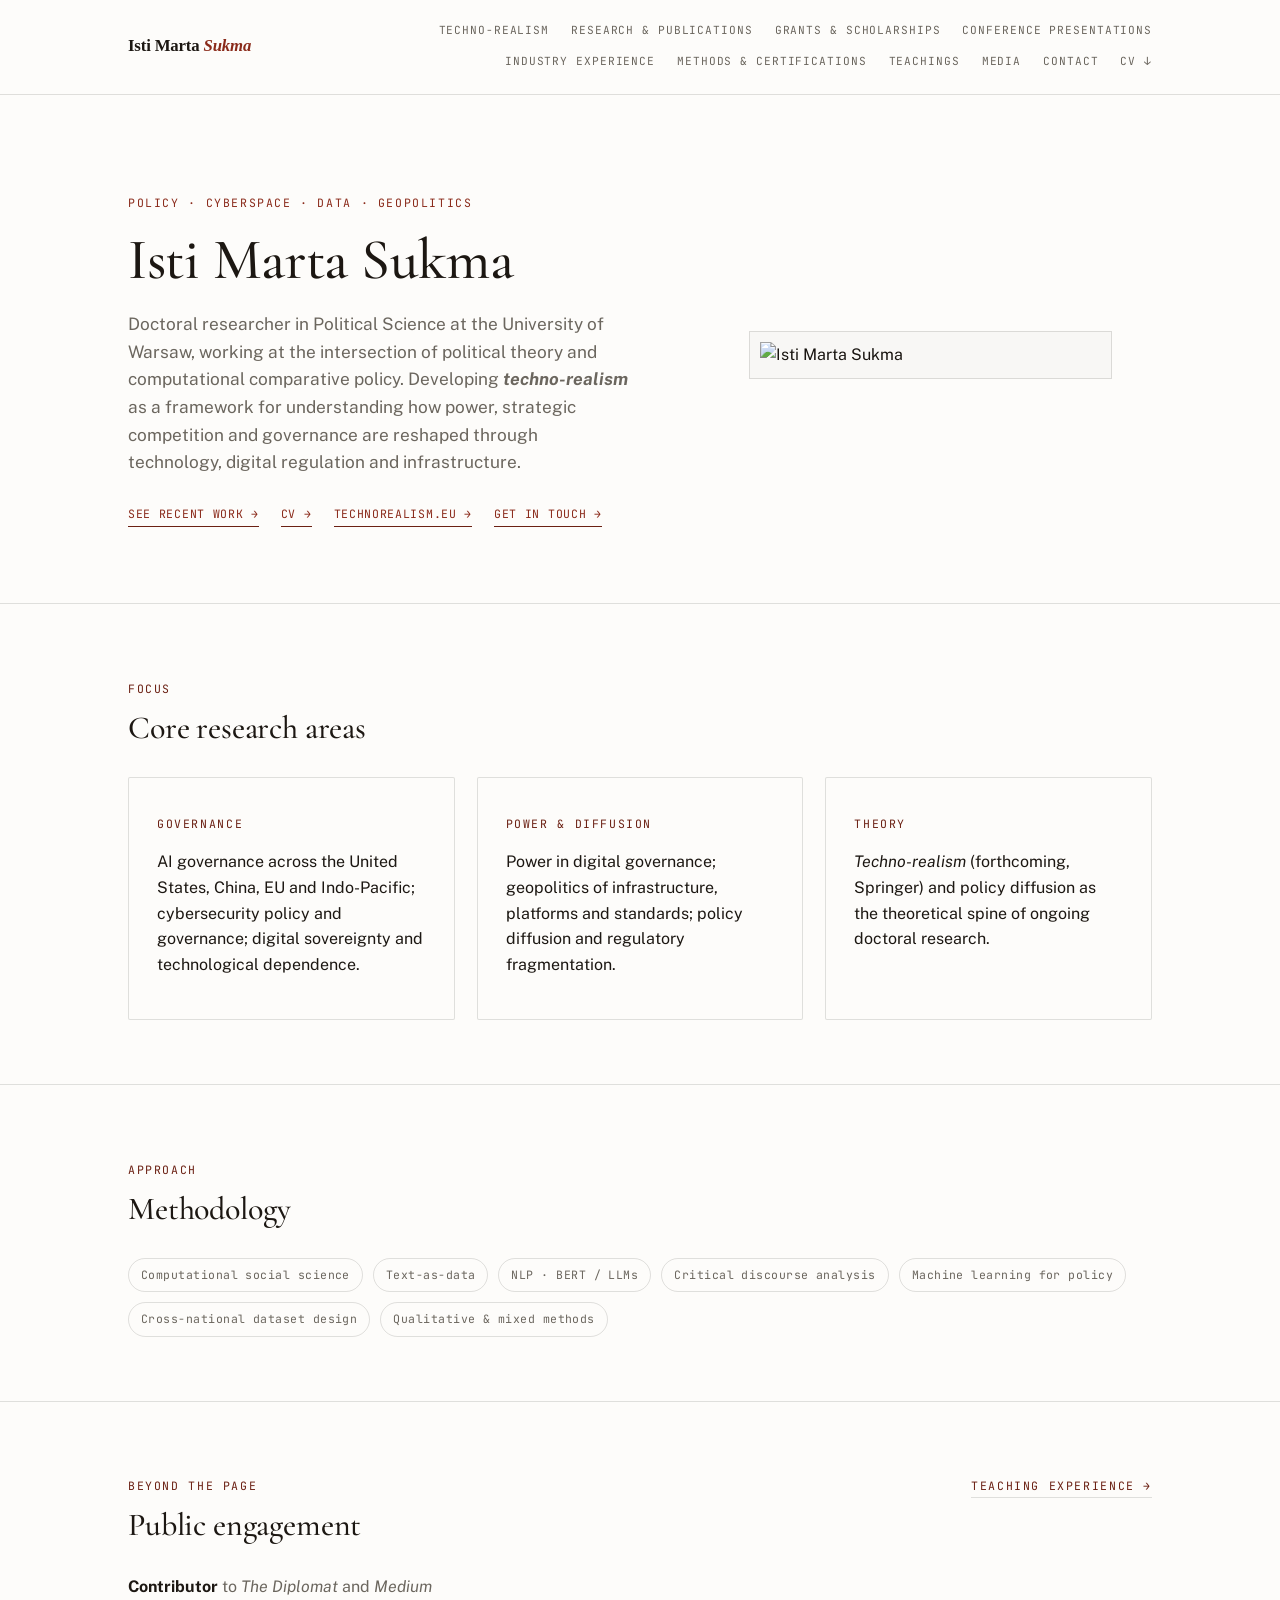
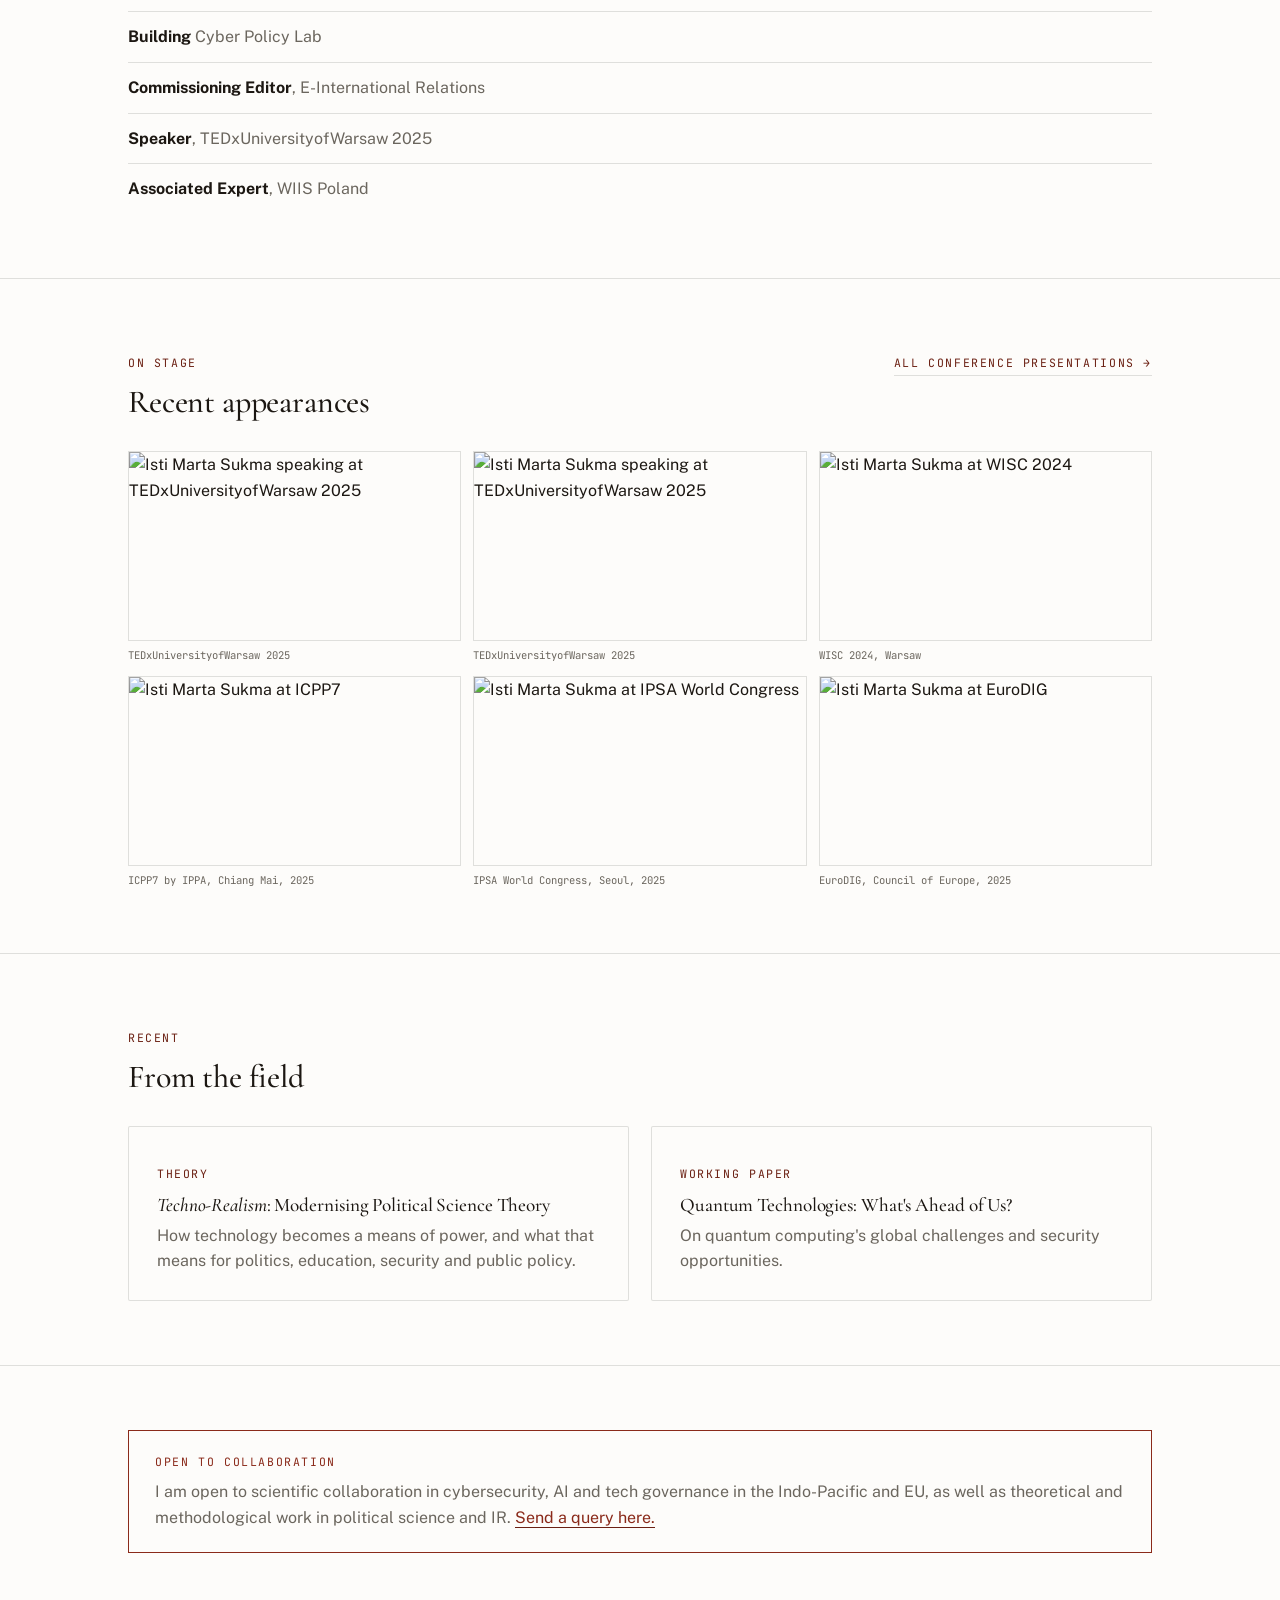
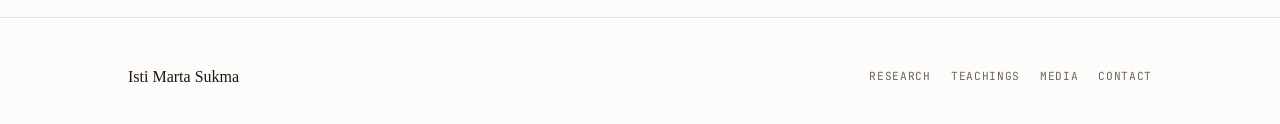
==== index.html @ d5c4dbd8 "Add files via upload" ====
<!DOCTYPE html>
<html lang="en">
<head>
<meta charset="UTF-8">
<meta name="viewport" content="width=device-width, initial-scale=1">
<title>Isti Marta Sukma — Policy, Cyberspace, Data &amp; Geopolitics</title>
<meta name="description" content="Isti Marta Sukma is a doctoral researcher in Political Science at the University of Warsaw, working on cybersecurity governance, policy diffusion, AI governance and techno-realism in the Indo-Pacific.">
<meta name="keywords" content="Isti Marta Sukma, cybersecurity policy, techno-realism, political science, Indo-Pacific, University of Warsaw">
<meta name="robots" content="index, follow">
<meta name="author" content="Isti Marta Sukma">
<link rel="canonical" href="https://istimartasukma.com/">

<meta property="og:type" content="profile">
<meta property="og:title" content="Isti Marta Sukma — Policy, Cyberspace, Data &amp; Geopolitics">
<meta property="og:description" content="Isti Marta Sukma is a doctoral researcher in Political Science at the University of Warsaw, working on cybersecurity governance, policy diffusion, AI governance and techno-realism in the Indo-Pacific.">
<meta property="og:url" content="https://istimartasukma.com/">
<meta property="og:site_name" content="Isti Marta Sukma">
<meta property="og:image" content="https://istimartasukmacom.wordpress.com/wp-content/uploads/2025/06/img_1697-edited.jpg">
<meta property="og:locale" content="en_US">

<meta name="twitter:card" content="summary_large_image">
<meta name="twitter:title" content="Isti Marta Sukma — Policy, Cyberspace, Data &amp; Geopolitics">
<meta name="twitter:description" content="Isti Marta Sukma is a doctoral researcher in Political Science at the University of Warsaw, working on cybersecurity governance, policy diffusion, AI governance and techno-realism in the Indo-Pacific.">
<meta name="twitter:image" content="https://istimartasukmacom.wordpress.com/wp-content/uploads/2025/06/img_1697-edited.jpg">
<link rel="stylesheet" href="assets/style.css">
<script type="application/ld+json">
{
  "@context": "https://schema.org",
  "@type": "Person",
  "name": "Isti Marta Sukma",
  "url": "https://istimartasukma.com/",
  "image": "https://istimartasukmacom.wordpress.com/wp-content/uploads/2025/06/img_1697-edited.jpg",
  "jobTitle": "Doctoral Researcher",
  "worksFor": {
    "@type": "CollegeOrUniversity",
    "name": "University of Warsaw",
    "url": "https://en.uw.edu.pl/"
  },
  "alumniOf": [
    {
      "@type": "CollegeOrUniversity",
      "name": "University of Warsaw"
    },
    {
      "@type": "CollegeOrUniversity",
      "name": "President University, Indonesia"
    }
  ],
  "email": "mailto:i.sukma@uw.edu.pl",
  "sameAs": [
    "https://cyberpolicylab.substack.com/",
    "https://technorealism.eu",
    "https://www.researchgate.net/profile/Isti-Sukma"
  ],
  "description": "Doctoral researcher in Political Science at the University of Warsaw, developing techno-realism as a framework for understanding cybersecurity policy, AI governance and technology's role in power and geopolitics."
}
</script>
</head>
<body>

<header class="site-header">
  <div class="header-inner">
    <a class="brand" href="index.html">Isti Marta <span>Sukma</span></a>
    <button class="nav-toggle" aria-expanded="false" aria-label="Toggle navigation">Menu</button>
    <nav class="main-nav">
      <a href="techno-realism.html">Techno-Realism</a>
      <a href="research.html">Research &amp; Publications</a>
      <a href="grants.html">Grants &amp; Scholarships</a>
      <a href="conferences.html">Conference Presentations</a>
      <a href="industry.html">Industry Experience</a>
      <a href="methods.html">Methods &amp; Certifications</a>
      <a href="teachings.html">Teachings</a>
      <a href="media.html">Media</a>
      <a href="contact.html">Contact</a>
      <a href="assets/cv-isti-marta-sukma.pdf" target="_blank" rel="noopener">CV ↓</a>
    </nav>
  </div>
</header>

<section class="hero">
  <div class="wrap">
    <div>
      <p class="eyebrow on-dark">Policy · Cyberspace · Data · Geopolitics</p>
      <h1>Isti Marta Sukma</h1>
      <p class="lede">Doctoral researcher in Political Science at the University of Warsaw, working at the intersection of political theory and computational comparative policy. Developing <strong><em>techno-realism</em></strong> as a framework for understanding how power, strategic competition and governance are reshaped through technology, digital regulation and infrastructure.</p>
      <div class="hero-links">
        <a href="research.html">See recent work →</a>
        <a href="assets/cv-isti-marta-sukma.pdf" target="_blank" rel="noopener">CV →</a>
        <a href="https://technorealism.eu">technorealism.eu →</a>
        <a href="contact.html">Get in touch →</a>
      </div>
    </div>
    <figure class="hero-figure">
      <img src="https://istimartasukmacom.wordpress.com/wp-content/uploads/2025/06/img_1697-edited.jpg" alt="Isti Marta Sukma">
    </figure>
  </div>
</section>

<section>
  <div class="wrap">
    <div class="section-head">
      <div>
        <p class="eyebrow">Focus</p>
        <h2>Core research areas</h2>
      </div>
    </div>
    <div class="grid cols-3">
      <div class="card">
        <p class="eyebrow">Governance</p>
        <p>AI governance across the United States, China, EU and Indo-Pacific; cybersecurity policy and governance; digital sovereignty and technological dependence.</p>
      </div>
      <div class="card">
        <p class="eyebrow">Power &amp; diffusion</p>
        <p>Power in digital governance; geopolitics of infrastructure, platforms and standards; policy diffusion and regulatory fragmentation.</p>
      </div>
      <div class="card">
        <p class="eyebrow">Theory</p>
        <p><em>Techno-realism</em> (forthcoming, Springer) and policy diffusion as the theoretical spine of ongoing doctoral research.</p>
      </div>
    </div>
  </div>
</section>

<section>
  <div class="wrap">
    <div class="section-head">
      <div>
        <p class="eyebrow">Approach</p>
        <h2>Methodology</h2>
      </div>
    </div>
    <div class="pill-row">
      <span class="pill">Computational social science</span>
      <span class="pill">Text-as-data</span>
      <span class="pill">NLP · BERT / LLMs</span>
      <span class="pill">Critical discourse analysis</span>
      <span class="pill">Machine learning for policy</span>
      <span class="pill">Cross-national dataset design</span>
      <span class="pill">Qualitative &amp; mixed methods</span>
    </div>
  </div>
</section>

<section>
  <div class="wrap">
    <div class="section-head">
      <div>
        <p class="eyebrow">Beyond the page</p>
        <h2>Public engagement</h2>
      </div>
      <a href="teachings.html" class="eyebrow" style="border-bottom:1px solid var(--rule); padding-bottom:2px;">Teaching experience →</a>
    </div>
    <ul class="plain">
      <li><strong>Contributor</strong> to <em>The Diplomat</em> and <em>Medium</em></li>
      <li><strong>Building</strong> Cyber Policy Lab</li>
      <li><strong>Commissioning Editor</strong>, E-International Relations</li>
      <li><strong>Speaker</strong>, TEDxUniversityofWarsaw 2025</li>
      <li><strong>Associated Expert</strong>, WIIS Poland</li>
    </ul>
  </div>
</section>

<section>
  <div class="wrap">
    <div class="section-head">
      <div>
        <p class="eyebrow">On stage</p>
        <h2>Recent appearances</h2>
      </div>
      <a href="conferences.html" class="eyebrow" style="border-bottom:1px solid var(--rule); padding-bottom:2px;">All conference presentations →</a>
    </div>
    <div class="gallery">
      <figure>
        <img src="https://istimartasukma.com/wp-content/uploads/2025/08/tedxuniversityofwarsaw-2025_54876620395_o.jpg?w=1024" alt="Isti Marta Sukma speaking at TEDxUniversityofWarsaw 2025">
        <figcaption>TEDxUniversityofWarsaw 2025</figcaption>
      </figure>
      <figure>
        <img src="https://istimartasukma.com/wp-content/uploads/2025/08/tedxuniversityofwarsaw-2025_54875415932_l.jpg?w=1024" alt="Isti Marta Sukma speaking at TEDxUniversityofWarsaw 2025">
        <figcaption>TEDxUniversityofWarsaw 2025</figcaption>
      </figure>
      <figure>
        <img src="https://istimartasukma.com/wp-content/uploads/2024/10/its-almost-like-i-was-born-for-conferences-i-really-just-love-talking-about-my-research.-wisc-presentation-techno-realism-has-been-heard-by-far-in-three-presentations-now-its-my-caveman--5.jpg?w=1024" alt="Isti Marta Sukma at WISC 2024">
        <figcaption>WISC 2024, Warsaw</figcaption>
      </figure>
      <figure>
        <img src="https://istimartasukma.com/wp-content/uploads/2025/10/1751425751353-1.jpeg?w=768" alt="Isti Marta Sukma at ICPP7">
        <figcaption>ICPP7 by IPPA, Chiang Mai, 2025</figcaption>
      </figure>
      <figure>
        <img src="https://istimartasukma.com/wp-content/uploads/2025/08/1752722491079-1.jpeg?w=768" alt="Isti Marta Sukma at IPSA World Congress">
        <figcaption>IPSA World Congress, Seoul, 2025</figcaption>
      </figure>
      <figure>
        <img src="https://istimartasukma.com/wp-content/uploads/2025/10/1747479787310.jpeg?w=768" alt="Isti Marta Sukma at EuroDIG">
        <figcaption>EuroDIG, Council of Europe, 2025</figcaption>
      </figure>
    </div>
  </div>
</section>

<section>
  <div class="wrap">
    <div class="section-head">
      <div>
        <p class="eyebrow">Recent</p>
        <h2>From the field</h2>
      </div>
    </div>
    <div class="grid cols-2">
      <a class="card" href="techno-realism.html">
        <p class="eyebrow">Theory</p>
        <h3 style="font-size:1.2rem; margin-bottom:6px;"><em>Techno-Realism</em>: Modernising Political Science Theory</h3>
        <p style="color:var(--text-dark-dim); margin:0;">How technology becomes a means of power, and what that means for politics, education, security and public policy.</p>
      </a>
      <a class="card" href="research.html">
        <p class="eyebrow">Working paper</p>
        <h3 style="font-size:1.2rem; margin-bottom:6px;">Quantum Technologies: What's Ahead of Us?</h3>
        <p style="color:var(--text-dark-dim); margin:0;">On quantum computing's global challenges and security opportunities.</p>
      </a>
    </div>
  </div>
</section>

<section>
  <div class="wrap">
    <div class="callout">
      <p class="eyebrow on-dark" style="margin-bottom:8px;">Open to collaboration</p>
      <p>I am open to scientific collaboration in cybersecurity, AI and tech governance in the Indo-Pacific and EU, as well as theoretical and methodological work in political science and IR. <a href="contact.html">Send a query here.</a></p>
    </div>
  </div>
</section>

<footer>
  <div class="wrap">
    <div>
      <div class="foot-brand">Isti Marta Sukma</div>
    </div>
    <nav class="foot-links">
      <a href="research.html">Research</a>
      <a href="teachings.html">Teachings</a>
      <a href="media.html">Media</a>
      <a href="contact.html">Contact</a>
    </nav>
  </div>
</footer>

<script src="assets/script.js"></script>
</body>
</html>
---- assets/style.css ----
/* ==========================================================================
   Isti Marta Sukma — personal site
   Design: single flat paper field, classic serif display, brick-red accent,
   diffusion-network motif re-tuned for a light ground
   ========================================================================== */

@import url('https://fonts.googleapis.com/css2?family=Cormorant+Garamond:wght@400;500;600;700&family=Public+Sans:wght@400;500;600&family=JetBrains+Mono:wght@400;500&display=swap');

:root{
  --ink: #1c1712;
  --paper: #fdfcfa;
  --paper-raised: #fdfcfa;
  --text-dark: #1c1712;
  --text-dark-dim: #6b665e;
  --maroon: #8a2a1a;
  --maroon-dim: #6b2013;
  --brass: #b5551f;
  --rule: rgba(28,23,18,0.13);
  --radius: 2px;
  --max: 1080px;
}

*, *::before, *::after{ box-sizing: border-box; }

html{
  scroll-behavior: smooth;
}

@media (prefers-reduced-motion: reduce){
  html{ scroll-behavior: auto; }
  *, *::before, *::after{
    animation-duration: 0.001ms !important;
    animation-iteration-count: 1 !important;
    transition-duration: 0.001ms !important;
    scroll-behavior: auto !important;
  }
}

body{
  margin: 0;
  background: var(--paper);
  color: var(--text-dark);
  font-family: 'Public Sans', -apple-system, BlinkMacSystemFont, sans-serif;
  font-size: 16px;
  line-height: 1.6;
  -webkit-font-smoothing: antialiased;
}

h1, h2, h3, h4{
  font-family: 'Cormorant Garamond', Georgia, serif;
  font-weight: 500;
  line-height: 1.15;
  margin: 0;
  letter-spacing: -0.005em;
  color: var(--text-dark);
}

h1 em, h2 em, h3 em{ font-style: italic; }

a{ color: inherit; text-decoration: none; }

.eyebrow{
  font-family: 'JetBrains Mono', ui-monospace, monospace;
  font-size: 0.72rem;
  letter-spacing: 0.14em;
  text-transform: uppercase;
  color: var(--maroon-dim);
}

.eyebrow.on-dark{ color: var(--maroon); }

img{ max-width: 100%; display: block; }

.wrap{
  max-width: var(--max);
  margin: 0 auto;
  padding: 0 28px;
}

/* ---------------------------------------------------------------- header */

.site-header{
  position: sticky;
  top: 0;
  z-index: 40;
  background: rgba(253,252,250,0.92);
  backdrop-filter: blur(10px);
  border-bottom: 1px solid var(--rule);
}

.header-inner{
  max-width: var(--max);
  margin: 0 auto;
  padding: 18px 28px;
  display: flex;
  align-items: center;
  justify-content: space-between;
  gap: 24px;
}

.brand{
  font-family: 'Lora', serif;
  font-size: 1.05rem;
  color: var(--text-dark);
  font-weight: 600;
  letter-spacing: -0.01em;
  white-space: nowrap;
}

.brand span{ font-style: italic; color: var(--maroon); }

nav.main-nav{
  display: flex;
  flex-wrap: wrap;
  gap: 4px 22px;
  justify-content: flex-end;
}

nav.main-nav a{
  font-family: 'JetBrains Mono', monospace;
  font-size: 0.7rem;
  letter-spacing: 0.08em;
  text-transform: uppercase;
  color: var(--text-dark-dim);
  padding: 4px 0;
  border-bottom: 1px solid transparent;
  transition: color 0.15s ease, border-color 0.15s ease;
}

nav.main-nav a:hover,
nav.main-nav a.active{
  color: var(--text-dark);
  border-bottom-color: var(--maroon);
}

.nav-toggle{
  display: none;
  background: none;
  border: 1px solid var(--rule);
  color: var(--text-dark);
  font-family: 'JetBrains Mono', monospace;
  font-size: 0.7rem;
  letter-spacing: 0.08em;
  text-transform: uppercase;
  padding: 8px 12px;
  border-radius: var(--radius);
}

@media (max-width: 860px){
  nav.main-nav{
    display: none;
    width: 100%;
    order: 3;
    padding-top: 14px;
    justify-content: flex-start;
    gap: 14px 20px;
  }
  nav.main-nav.open{ display: flex; }
  .header-inner{ flex-wrap: wrap; }
  .nav-toggle{ display: block; }
}

/* ------------------------------------------------------------------ hero */

.hero{
  position: relative;
  background: var(--paper);
  color: var(--text-dark);
  overflow: hidden;
  padding: 88px 0 76px;
  border-bottom: 1px solid var(--rule);
}

.hero .wrap{
  position: relative;
  z-index: 2;
  display: grid;
  grid-template-columns: 1.1fr 0.9fr;
  gap: 40px;
  align-items: center;
}

.hero-net{
  position: absolute;
  inset: 0;
  opacity: 0.9;
  z-index: 1;
}

.hero h1{
  font-size: clamp(2.4rem, 5vw, 3.6rem);
  color: var(--text-dark);
  margin: 14px 0 18px;
}

.hero p.lede{
  max-width: 46ch;
  font-size: 1.08rem;
  color: var(--text-dark-dim);
}

.hero-links{
  margin-top: 28px;
  display: flex;
  gap: 22px;
  flex-wrap: wrap;
}

.hero-links a{
  font-family: 'JetBrains Mono', monospace;
  font-size: 0.72rem;
  letter-spacing: 0.06em;
  text-transform: uppercase;
  color: var(--maroon);
  border-bottom: 1px solid var(--maroon-dim);
  padding-bottom: 3px;
}

.hero-links a:hover{ color: var(--text-dark); border-color: var(--text-dark); }

.hero-figure{
  position: relative;
  z-index: 2;
  border: 1px solid var(--rule);
  padding: 10px;
  background: rgba(28,23,18,0.02);
}

.hero-figure img{ width: 100%; height: auto; filter: grayscale(0.15) contrast(1.03); }
.hero-figure figcaption{
  font-family: 'JetBrains Mono', monospace;
  font-size: 0.68rem;
  letter-spacing: 0.06em;
  color: var(--text-dark-dim);
  padding: 10px 4px 2px;
}

@media (max-width: 860px){
  .hero .wrap{ grid-template-columns: 1fr; }
  .hero-figure{ order: -1; max-width: 340px; }
}

/* -------------------------------------------------------------- sections */

.page-hero{
  background: var(--paper);
  color: var(--text-dark);
  padding: 64px 0 52px;
  position: relative;
  overflow: hidden;
  border-bottom: 1px solid var(--rule);
}

.page-hero .wrap{ position: relative; z-index: 2; }

.page-hero h1{ color: var(--text-dark); font-size: clamp(2rem, 4vw, 2.7rem); margin-top: 10px; }
.page-hero p.dek{ color: var(--text-dark-dim); max-width: 58ch; margin-top: 14px; font-size: 1.02rem; }

section{
  padding: 64px 0;
  border-bottom: 1px solid var(--rule);
}

section:last-of-type{ border-bottom: none; }

.section-head{
  display: flex;
  justify-content: space-between;
  align-items: baseline;
  gap: 20px;
  margin-bottom: 30px;
  flex-wrap: wrap;
}

.section-head h2{ font-size: clamp(1.5rem, 3vw, 2rem); }

.card{
  background: var(--paper-raised);
  border: 1px solid var(--rule);
  padding: 26px 28px;
  border-radius: var(--radius);
}

.grid{
  display: grid;
  gap: 22px;
}

.grid.cols-2{ grid-template-columns: repeat(2, 1fr); }
.grid.cols-3{ grid-template-columns: repeat(3, 1fr); }

@media (max-width: 760px){
  .grid.cols-2, .grid.cols-3{ grid-template-columns: 1fr; }
}

/* --------------------------------------------------------------- timeline */

.entry{
  display: grid;
  grid-template-columns: 90px 1fr;
  gap: 24px;
  padding: 26px 0;
  border-top: 1px solid var(--rule);
}

.entry:first-child{ border-top: none; padding-top: 0; }

.entry .year{
  font-family: 'JetBrains Mono', monospace;
  font-size: 0.85rem;
  color: var(--maroon-dim);
  padding-top: 2px;
}

.entry h3{ font-size: 1.18rem; margin-bottom: 6px; }
.entry .tag{
  font-family: 'JetBrains Mono', monospace;
  font-size: 0.68rem;
  letter-spacing: 0.06em;
  text-transform: uppercase;
  color: var(--maroon-dim);
  display: inline-block;
  margin-bottom: 8px;
}
.entry p{ margin: 0 0 8px; color: var(--text-dark-dim); }
.entry a.src{
  font-family: 'JetBrains Mono', monospace;
  font-size: 0.72rem;
  border-bottom: 1px solid var(--maroon-dim);
  color: var(--maroon-dim);
}
.entry a.src:hover{ color: var(--text-dark); border-color: var(--text-dark); }

.entry-photos{
  display: flex;
  gap: 10px;
  margin-top: 14px;
  flex-wrap: wrap;
}
.entry-photos img{
  width: 150px;
  height: 105px;
  object-fit: cover;
  border: 1px solid var(--rule);
}

@media (max-width: 620px){
  .entry{ grid-template-columns: 1fr; gap: 8px; }
}

/* ------------------------------------------------------------------ list */

ul.plain{ list-style: none; margin: 0; padding: 0; }
ul.plain li{
  padding: 12px 0;
  border-top: 1px solid var(--rule);
  color: var(--text-dark-dim);
}
ul.plain li:first-child{ border-top: none; padding-top: 0; }
ul.plain li strong{ color: var(--text-dark); }

.pill-row{ display: flex; gap: 10px; flex-wrap: wrap; }
.pill{
  font-family: 'JetBrains Mono', monospace;
  font-size: 0.72rem;
  letter-spacing: 0.04em;
  padding: 7px 12px;
  border: 1px solid var(--rule);
  border-radius: 999px;
  color: var(--text-dark-dim);
}

/* --------------------------------------------------------------- gallery */

.gallery{
  display: grid;
  grid-template-columns: repeat(3, 1fr);
  gap: 12px;
}
.gallery figure{ margin: 0; }
.gallery img{
  width: 100%;
  height: 190px;
  object-fit: cover;
  border: 1px solid var(--rule);
}
.gallery figcaption{
  font-family: 'JetBrains Mono', monospace;
  font-size: 0.66rem;
  color: var(--text-dark-dim);
  padding-top: 6px;
}
@media (max-width: 760px){
  .gallery{ grid-template-columns: repeat(2, 1fr); }
}
@media (max-width: 480px){
  .gallery{ grid-template-columns: 1fr; }
}

/* ------------------------------------------------------------------ cta */

.callout{
  background: var(--paper);
  color: var(--text-dark);
  padding: 22px 26px;
  border: 1px solid var(--maroon);
}
.callout p{ margin: 0; color: var(--text-dark-dim); }
.callout a{ color: var(--maroon); border-bottom: 1px solid var(--maroon-dim); }

/* --------------------------------------------------------------- footer */

footer{
  background: var(--paper);
  color: var(--text-dark-dim);
  padding: 46px 0 34px;
  border-top: 1px solid var(--rule);
}
footer .wrap{
  display: flex;
  justify-content: space-between;
  align-items: center;
  flex-wrap: wrap;
  gap: 16px;
}
footer .foot-brand{
  font-family: 'Lora', serif;
  color: var(--text-dark);
  font-size: 1rem;
}
footer .foot-links{
  display: flex;
  gap: 20px;
  flex-wrap: wrap;
}
footer .foot-links a{
  font-family: 'JetBrains Mono', monospace;
  font-size: 0.7rem;
  letter-spacing: 0.06em;
  text-transform: uppercase;
  color: var(--text-dark-dim);
}
footer .foot-links a:hover{ color: var(--maroon); }
footer .foot-meta{
  font-family: 'JetBrains Mono', monospace;
  font-size: 0.66rem;
  color: var(--text-dark-dim);
  opacity: 0.75;
  margin-top: 22px;
}

/* --------------------------------------------------------------- contact */

.locations{
  display: grid;
  grid-template-columns: repeat(2, 1fr);
  gap: 18px;
}
.location-card{
  border: 1px solid var(--rule);
  padding: 20px 22px;
  background: var(--paper-raised);
}
.location-card .eyebrow{ margin-bottom: 8px; }
.location-card a{ border-bottom: 1px solid var(--maroon-dim); color: var(--maroon-dim); font-size: 0.85rem; }
@media (max-width: 620px){ .locations{ grid-template-columns: 1fr; } }

.contact-form{
  display: grid;
  gap: 16px;
  max-width: 560px;
}
.contact-form .row-2{ display: grid; grid-template-columns: 1fr 1fr; gap: 16px; }
.contact-form label{
  font-family: 'JetBrains Mono', monospace;
  font-size: 0.68rem;
  letter-spacing: 0.06em;
  text-transform: uppercase;
  color: var(--text-dark-dim);
  display: block;
  margin-bottom: 6px;
}
.contact-form input,
.contact-form textarea{
  width: 100%;
  border: 1px solid var(--rule);
  background: var(--paper-raised);
  padding: 11px 12px;
  font-family: 'Public Sans', sans-serif;
  font-size: 0.95rem;
  color: var(--text-dark);
  border-radius: var(--radius);
}
.contact-form input:focus,
.contact-form textarea:focus{
  outline: 2px solid var(--maroon);
  outline-offset: 1px;
}
.contact-form button{
  justify-self: start;
  background: transparent;
  color: var(--maroon);
  border: 1px solid var(--maroon);
  padding: 12px 26px;
  font-family: 'JetBrains Mono', monospace;
  font-size: 0.75rem;
  letter-spacing: 0.08em;
  text-transform: uppercase;
  cursor: pointer;
  border-radius: var(--radius);
  transition: background 0.15s ease, color 0.15s ease;
}
.contact-form button:hover{ background: var(--maroon); color: var(--paper); }
@media (max-width: 560px){ .contact-form .row-2{ grid-template-columns: 1fr; } }

/* focus visibility */
a:focus-visible, button:focus-visible{
  outline: 2px solid var(--maroon);
  outline-offset: 2px;
}

/* ---------------------------------------------------------------- lightbox */

.gallery img.openable,
.entry-photos img.openable,
.hero-figure img.openable{
  cursor: zoom-in;
  transition: opacity 0.15s ease;
}
.gallery img.openable:hover,
.entry-photos img.openable:hover,
.hero-figure img.openable:hover{
  opacity: 0.85;
}

.lightbox-overlay{
  position: fixed;
  inset: 0;
  background: rgba(28,23,18,0.94);
  z-index: 100;
  display: flex;
  align-items: center;
  justify-content: center;
  padding: 56px 32px;
  opacity: 0;
  pointer-events: none;
  transition: opacity 0.2s ease;
  cursor: zoom-out;
}
.lightbox-overlay.open{
  opacity: 1;
  pointer-events: auto;
}
.lightbox-overlay img{
  max-width: 100%;
  max-height: 100%;
  width: auto;
  height: auto;
  border: 1px solid rgba(253,252,250,0.15);
  cursor: default;
}
.lightbox-close{
  position: absolute;
  top: 22px;
  right: 28px;
  background: transparent;
  border: 1px solid rgba(253,252,250,0.4);
  color: var(--paper);
  font-family: 'JetBrains Mono', monospace;
  font-size: 0.7rem;
  letter-spacing: 0.08em;
  text-transform: uppercase;
  padding: 9px 16px;
  border-radius: var(--radius);
  cursor: pointer;
}
.lightbox-close:hover{ border-color: var(--paper); }
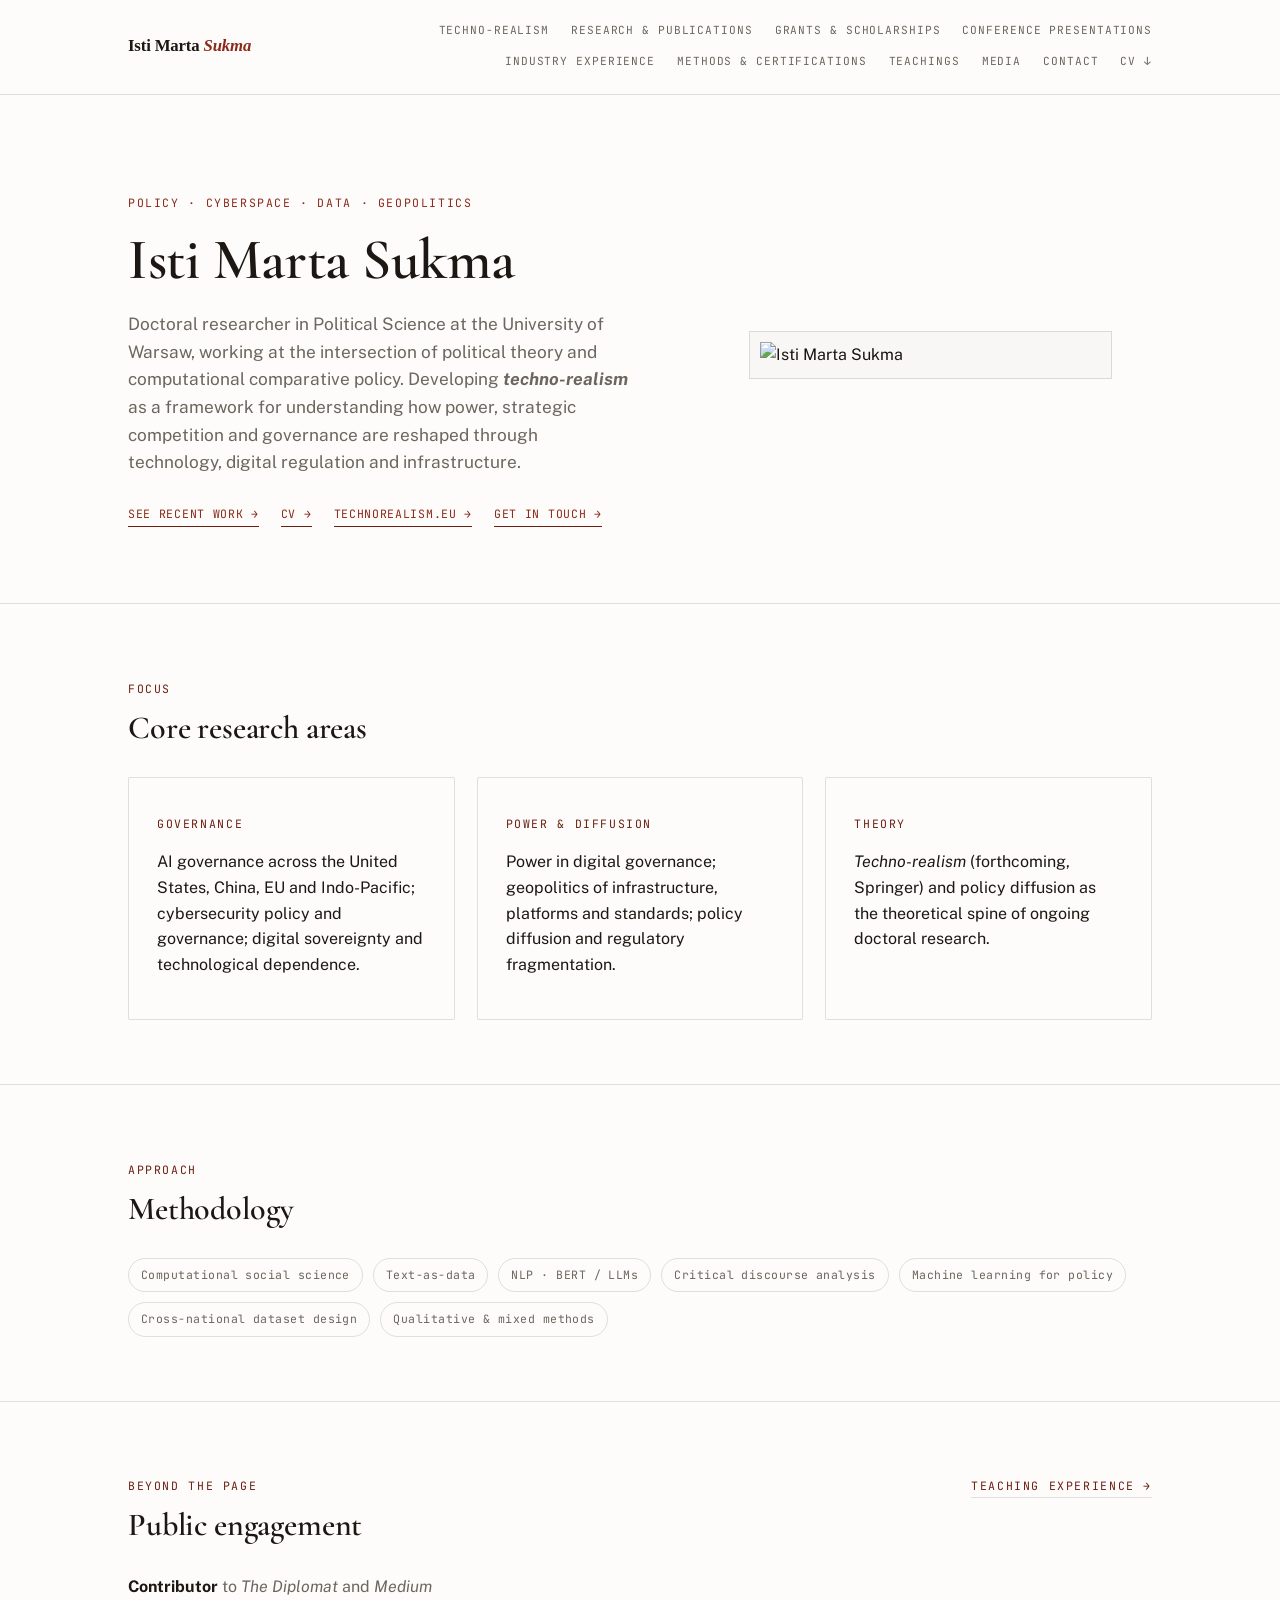
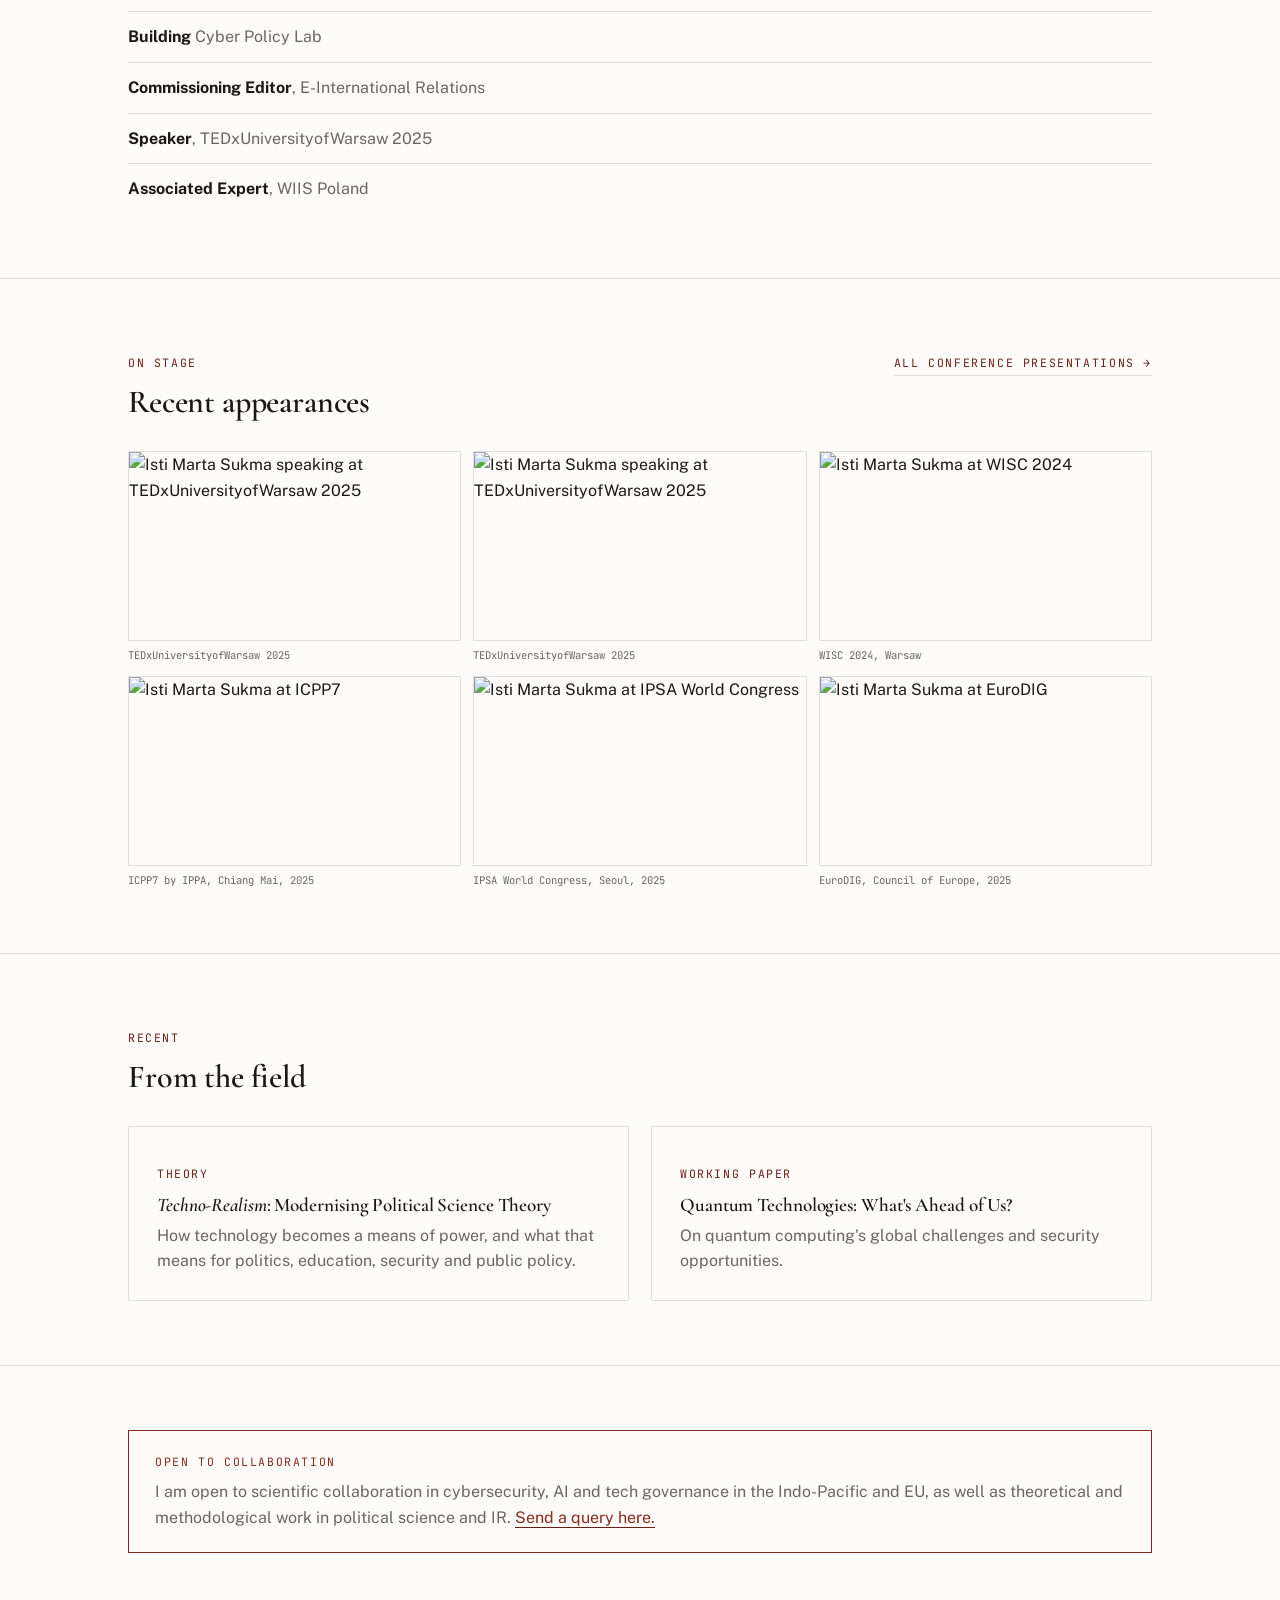
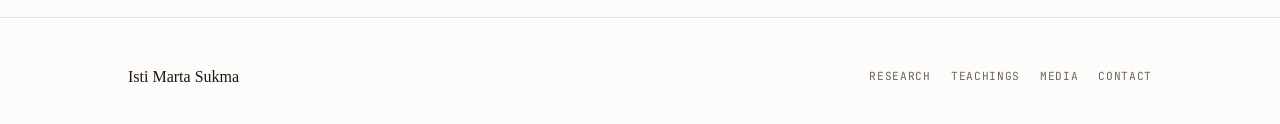
==== commit 15b60807: "Add files via upload" ====
--- a/index.html
+++ b/index.html
@@ -171,27 +171,27 @@
     </div>
     <div class="gallery">
       <figure>
-        <img src="https://istimartasukma.com/wp-content/uploads/2025/08/tedxuniversityofwarsaw-2025_54876620395_o.jpg?w=1024" alt="Isti Marta Sukma speaking at TEDxUniversityofWarsaw 2025">
+        <img src="https://istimartasukmacom.wordpress.com/wp-content/uploads/2025/08/tedxuniversityofwarsaw-2025_54876620395_o.jpg?w=1024" alt="Isti Marta Sukma speaking at TEDxUniversityofWarsaw 2025">
         <figcaption>TEDxUniversityofWarsaw 2025</figcaption>
       </figure>
       <figure>
-        <img src="https://istimartasukma.com/wp-content/uploads/2025/08/tedxuniversityofwarsaw-2025_54875415932_l.jpg?w=1024" alt="Isti Marta Sukma speaking at TEDxUniversityofWarsaw 2025">
+        <img src="https://istimartasukmacom.wordpress.com/wp-content/uploads/2025/08/tedxuniversityofwarsaw-2025_54875415932_l.jpg?w=1024" alt="Isti Marta Sukma speaking at TEDxUniversityofWarsaw 2025">
         <figcaption>TEDxUniversityofWarsaw 2025</figcaption>
       </figure>
       <figure>
-        <img src="https://istimartasukma.com/wp-content/uploads/2024/10/its-almost-like-i-was-born-for-conferences-i-really-just-love-talking-about-my-research.-wisc-presentation-techno-realism-has-been-heard-by-far-in-three-presentations-now-its-my-caveman--5.jpg?w=1024" alt="Isti Marta Sukma at WISC 2024">
+        <img src="https://istimartasukmacom.wordpress.com/wp-content/uploads/2024/10/its-almost-like-i-was-born-for-conferences-i-really-just-love-talking-about-my-research.-wisc-presentation-techno-realism-has-been-heard-by-far-in-three-presentations-now-its-my-caveman--5.jpg?w=1024" alt="Isti Marta Sukma at WISC 2024">
         <figcaption>WISC 2024, Warsaw</figcaption>
       </figure>
       <figure>
-        <img src="https://istimartasukma.com/wp-content/uploads/2025/10/1751425751353-1.jpeg?w=768" alt="Isti Marta Sukma at ICPP7">
+        <img src="https://istimartasukmacom.wordpress.com/wp-content/uploads/2025/10/1751425751353-1.jpeg?w=768" alt="Isti Marta Sukma at ICPP7">
         <figcaption>ICPP7 by IPPA, Chiang Mai, 2025</figcaption>
       </figure>
       <figure>
-        <img src="https://istimartasukma.com/wp-content/uploads/2025/08/1752722491079-1.jpeg?w=768" alt="Isti Marta Sukma at IPSA World Congress">
+        <img src="https://istimartasukmacom.wordpress.com/wp-content/uploads/2025/08/1752722491079-1.jpeg?w=768" alt="Isti Marta Sukma at IPSA World Congress">
         <figcaption>IPSA World Congress, Seoul, 2025</figcaption>
       </figure>
       <figure>
-        <img src="https://istimartasukma.com/wp-content/uploads/2025/10/1747479787310.jpeg?w=768" alt="Isti Marta Sukma at EuroDIG">
+        <img src="https://istimartasukmacom.wordpress.com/wp-content/uploads/2025/10/1747479787310.jpeg?w=768" alt="Isti Marta Sukma at EuroDIG">
         <figcaption>EuroDIG, Council of Europe, 2025</figcaption>
       </figure>
     </div>
--- a/assets/style.css
+++ b/assets/style.css
@@ -48,12 +48,15 @@
 
 h1, h2, h3, h4{
   font-family: 'Cormorant Garamond', Georgia, serif;
-  font-weight: 500;
+  font-weight: 600;
   line-height: 1.15;
   margin: 0;
   letter-spacing: -0.005em;
   color: var(--text-dark);
 }
+
+h3{ font-size: 1.35rem; }
+h4{ font-size: 1.15rem; }
 
 h1 em, h2 em, h3 em{ font-style: italic; }
 
@@ -312,7 +315,7 @@
   padding-top: 2px;
 }
 
-.entry h3{ font-size: 1.18rem; margin-bottom: 6px; }
+.entry h3{ font-size: 1.4rem; margin-bottom: 6px; }
 .entry .tag{
   font-family: 'JetBrains Mono', monospace;
   font-size: 0.68rem;
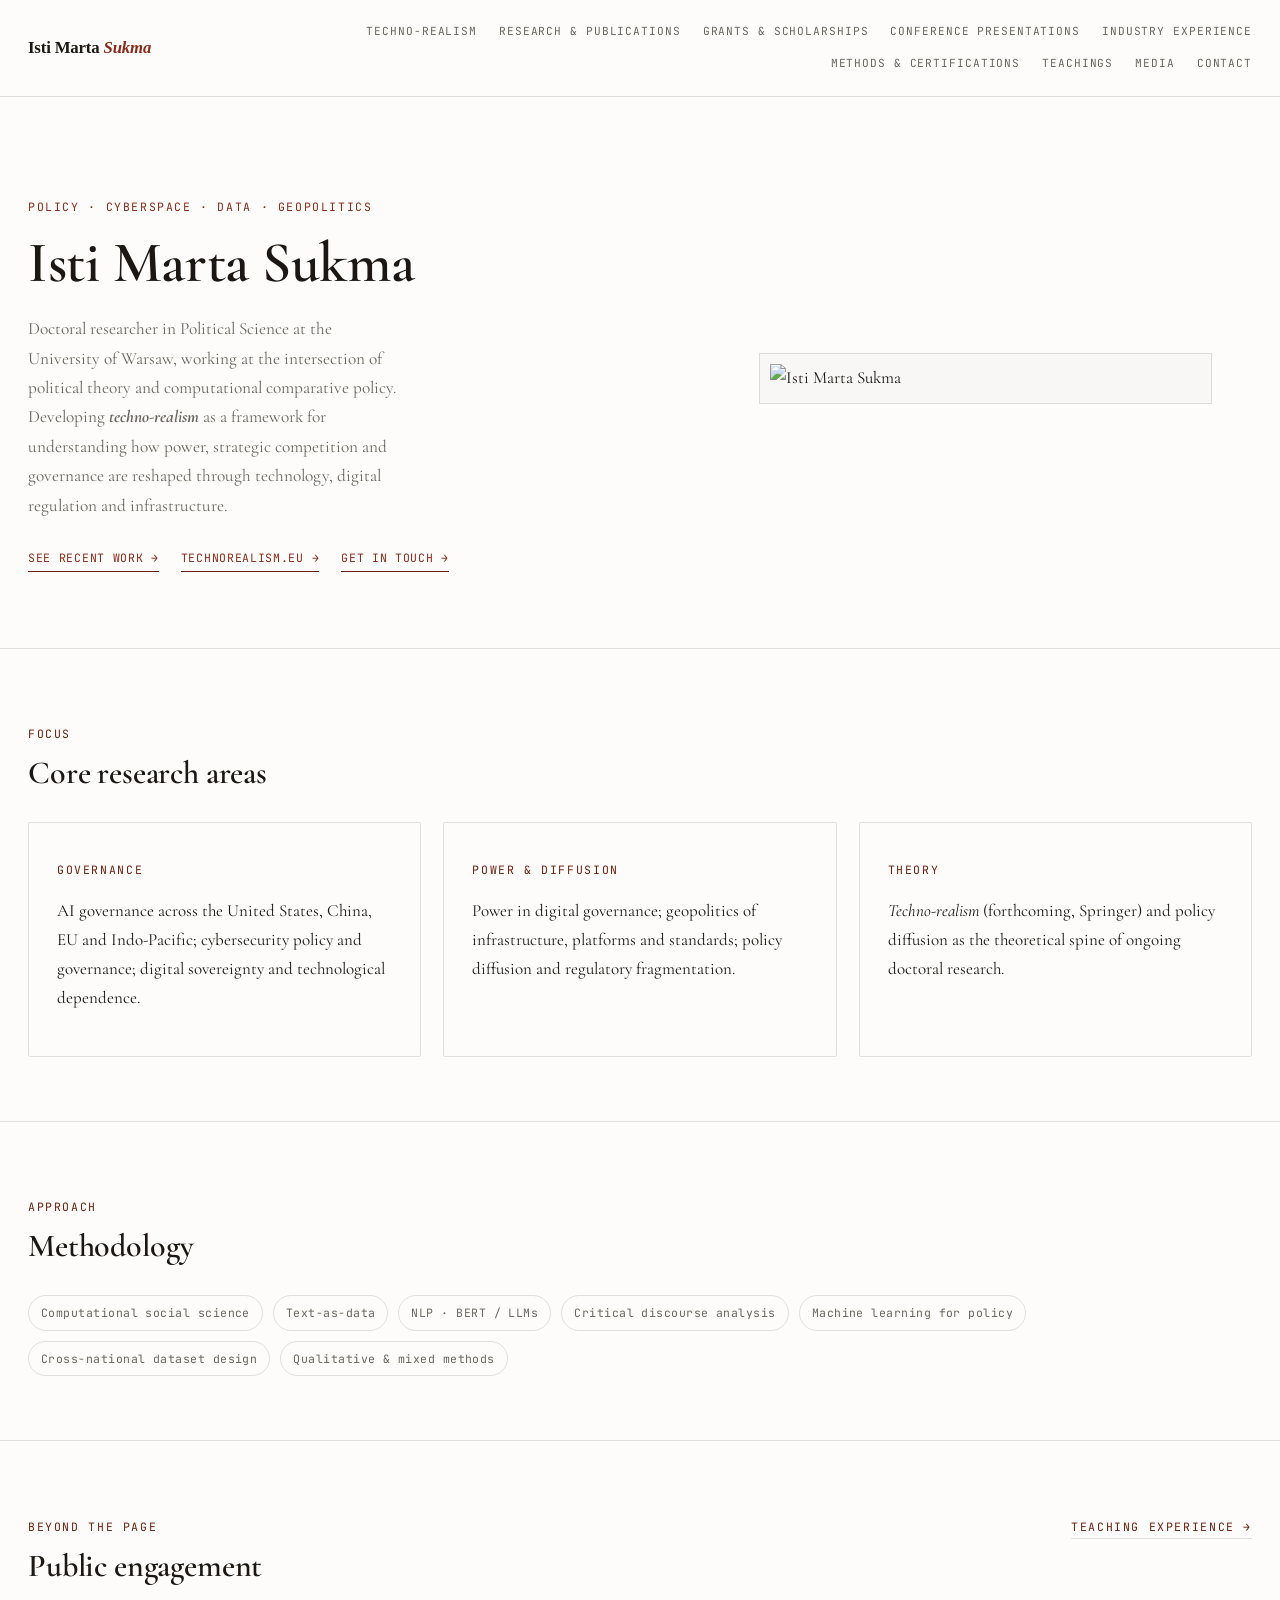
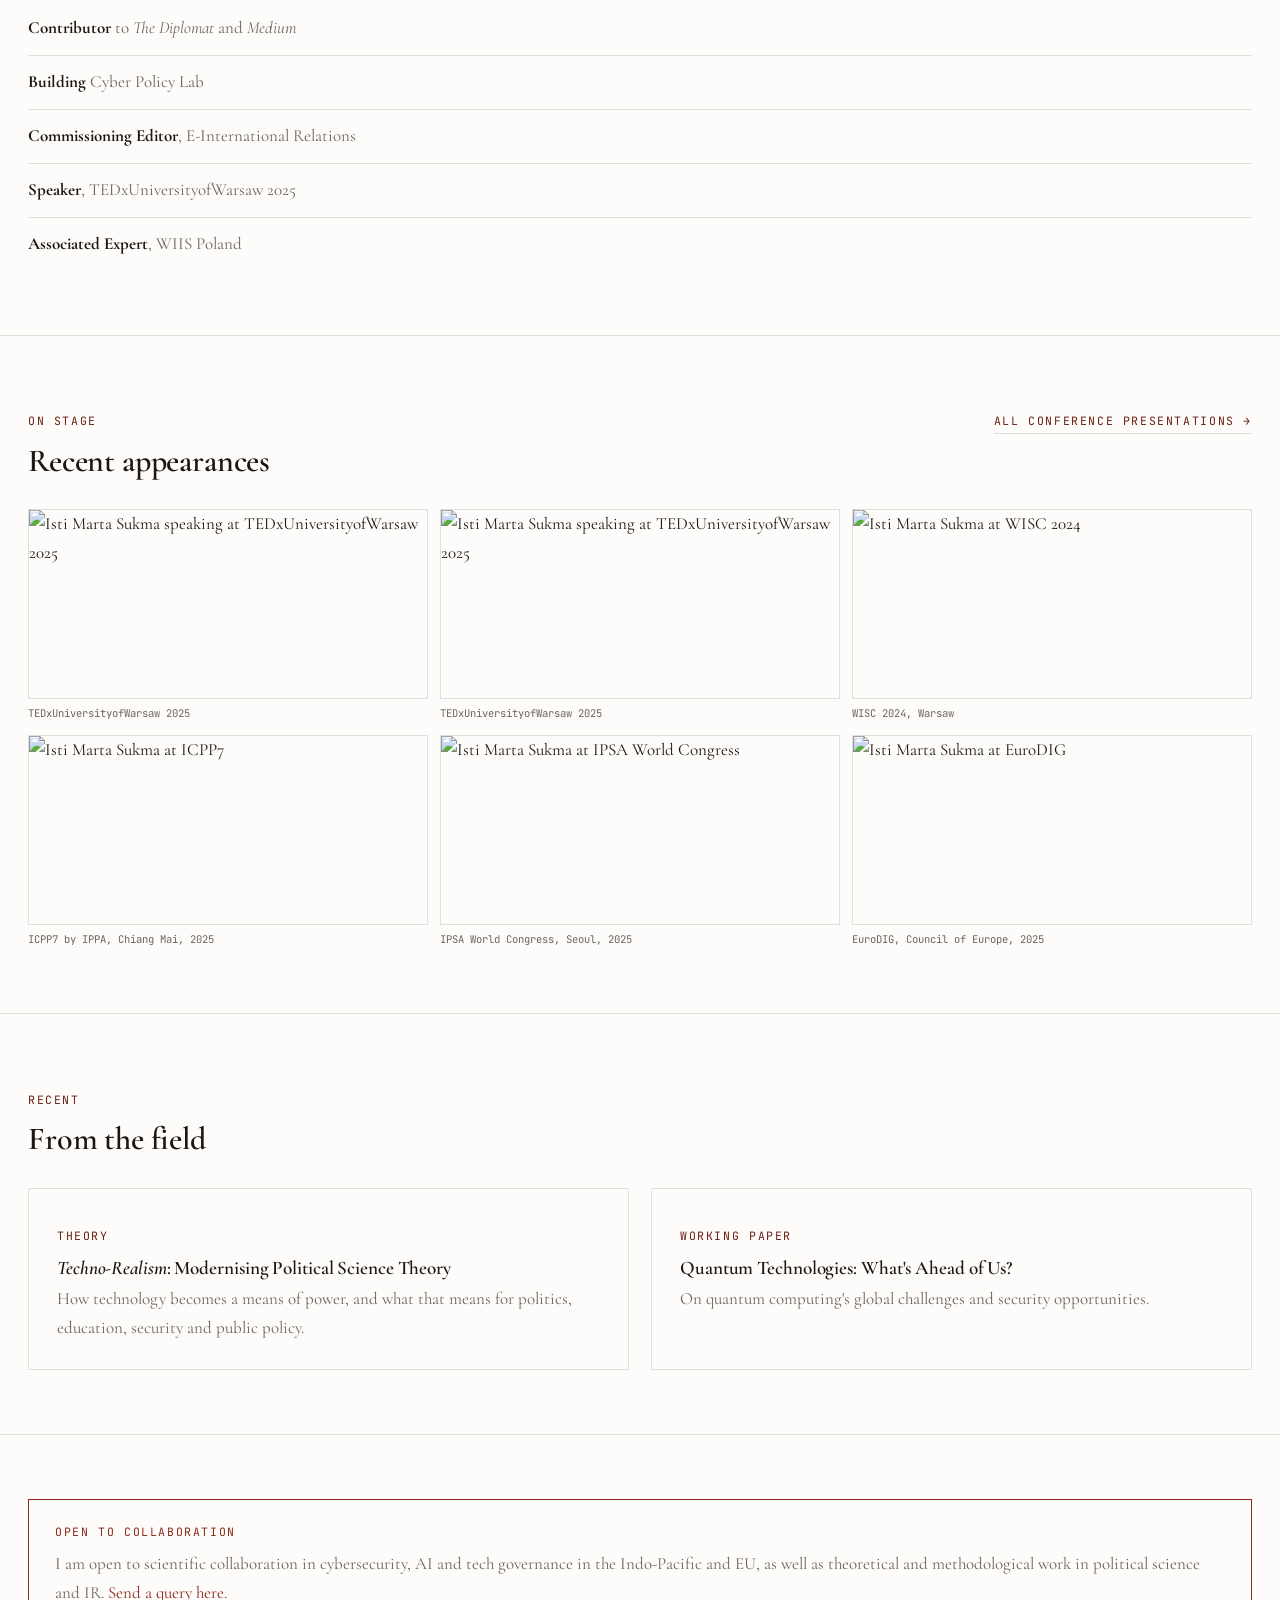
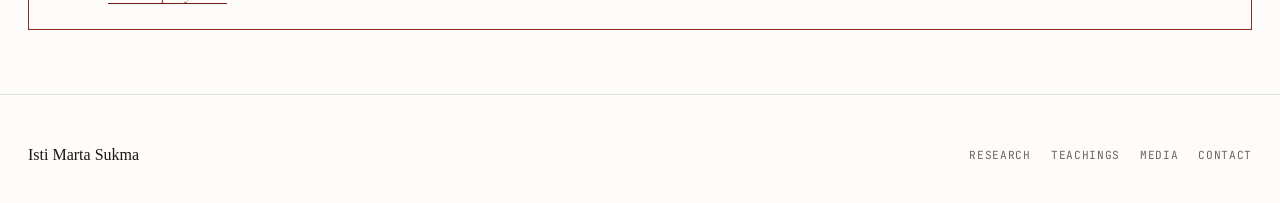
==== commit 542d6e5f: "Add files via upload" ====
--- a/index.html
+++ b/index.html
@@ -72,7 +72,6 @@
       <a href="teachings.html">Teachings</a>
       <a href="media.html">Media</a>
       <a href="contact.html">Contact</a>
-      <a href="assets/cv-isti-marta-sukma.pdf" target="_blank" rel="noopener">CV ↓</a>
     </nav>
   </div>
 </header>
@@ -85,7 +84,6 @@
       <p class="lede">Doctoral researcher in Political Science at the University of Warsaw, working at the intersection of political theory and computational comparative policy. Developing <strong><em>techno-realism</em></strong> as a framework for understanding how power, strategic competition and governance are reshaped through technology, digital regulation and infrastructure.</p>
       <div class="hero-links">
         <a href="research.html">See recent work →</a>
-        <a href="assets/cv-isti-marta-sukma.pdf" target="_blank" rel="noopener">CV →</a>
         <a href="https://technorealism.eu">technorealism.eu →</a>
         <a href="contact.html">Get in touch →</a>
       </div>
--- a/assets/style.css
+++ b/assets/style.css
@@ -17,7 +17,7 @@
   --brass: #b5551f;
   --rule: rgba(28,23,18,0.13);
   --radius: 2px;
-  --max: 1080px;
+  --max: 1320px;
 }
 
 *, *::before, *::after{ box-sizing: border-box; }
@@ -40,9 +40,9 @@
   margin: 0;
   background: var(--paper);
   color: var(--text-dark);
-  font-family: 'Public Sans', -apple-system, BlinkMacSystemFont, sans-serif;
-  font-size: 16px;
-  line-height: 1.6;
+  font-family: 'Cormorant Garamond', Georgia, serif;
+  font-size: 17px;
+  line-height: 1.7;
   -webkit-font-smoothing: antialiased;
 }
 
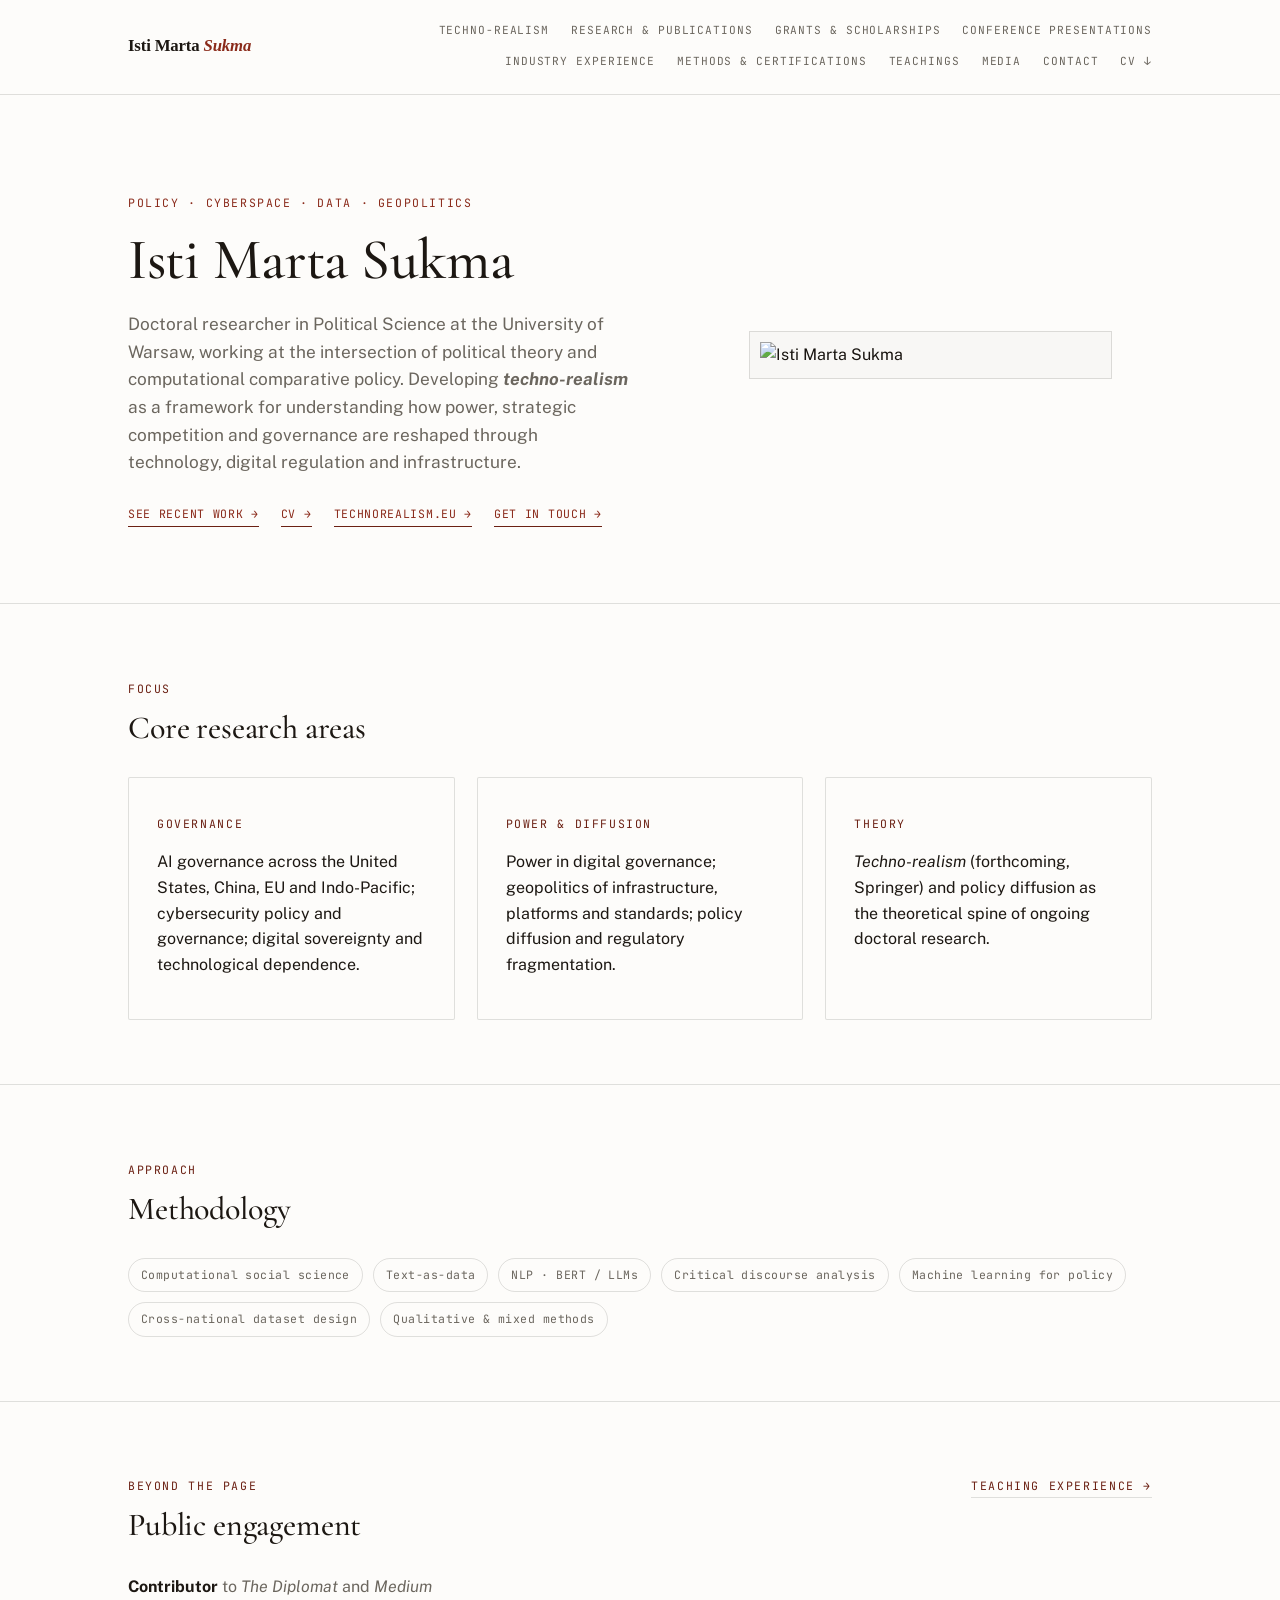
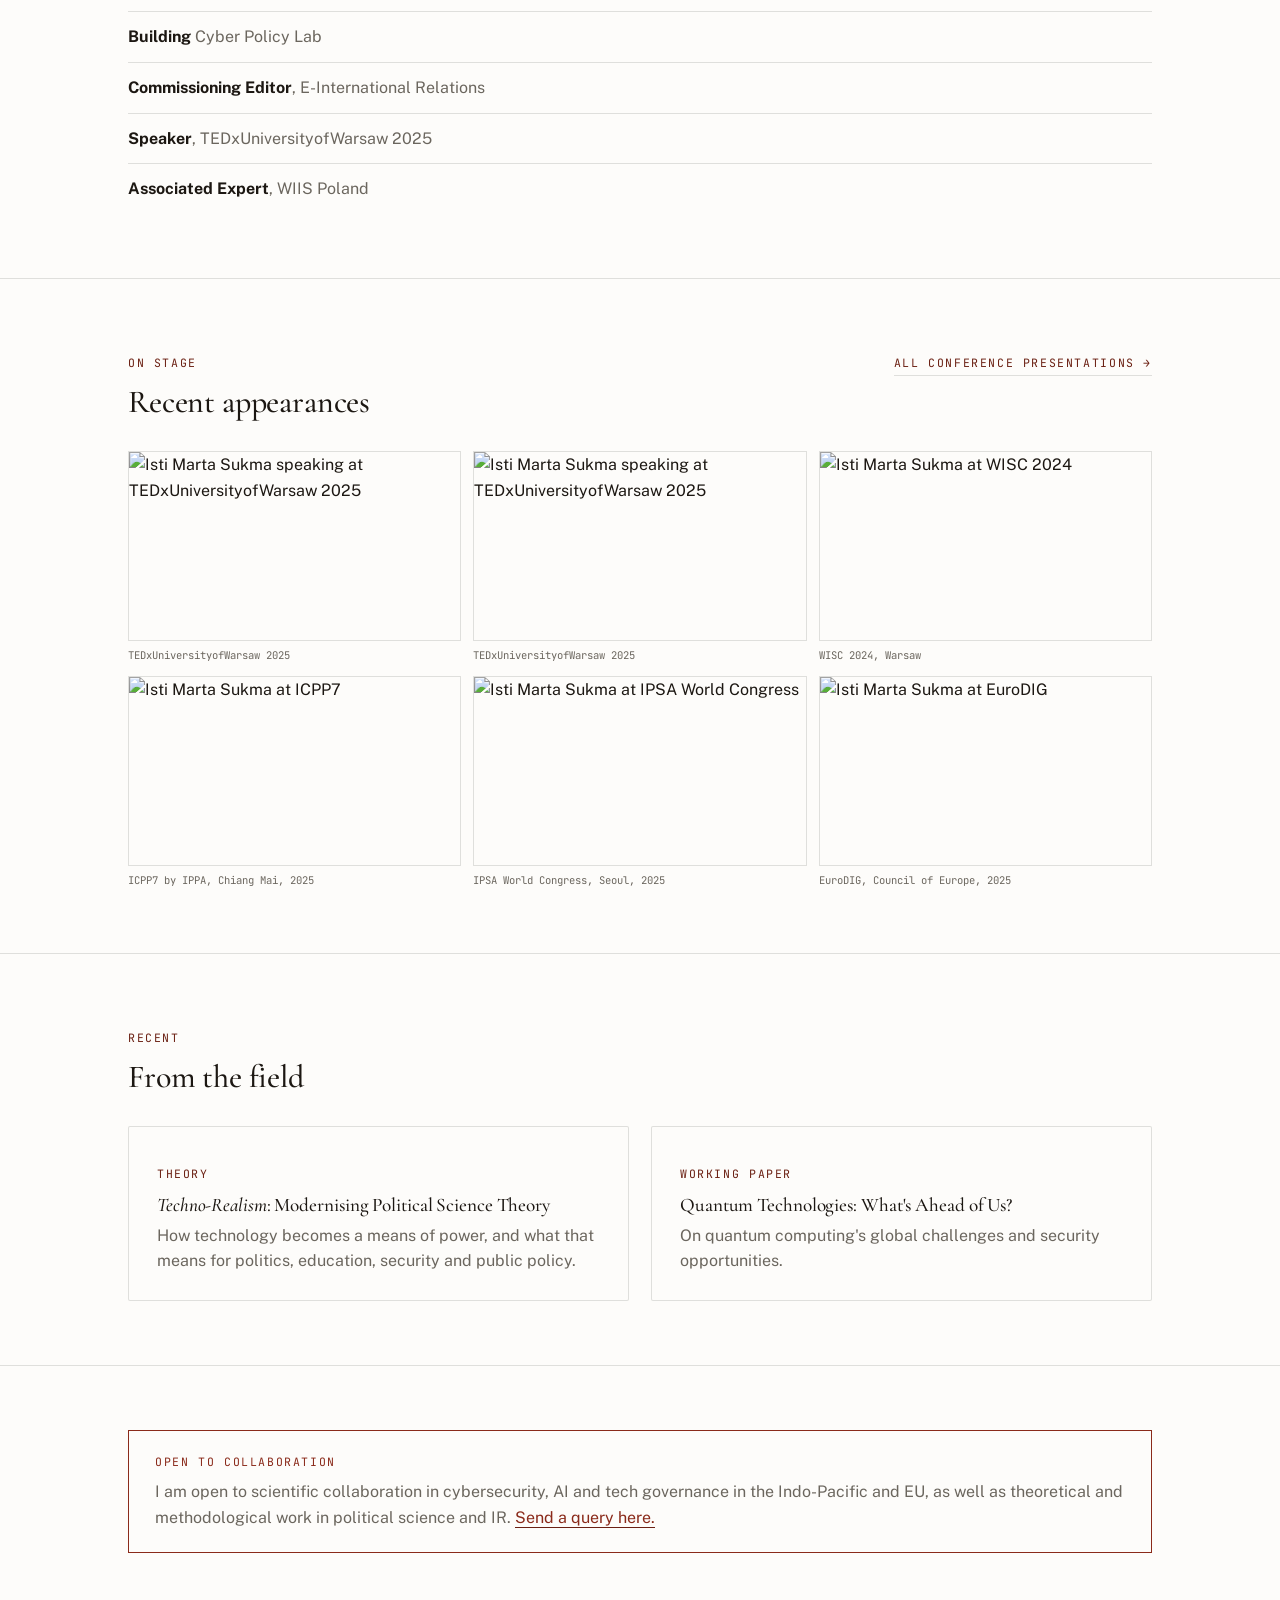
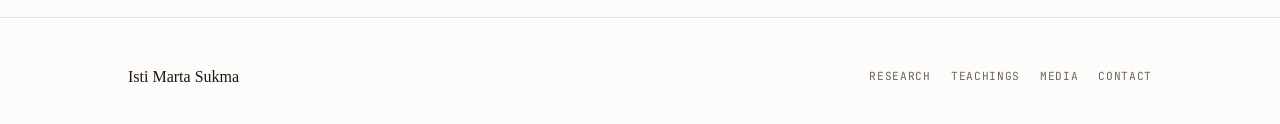
==== commit 46068adb: "Add files via upload" ====
--- a/index.html
+++ b/index.html
@@ -72,6 +72,7 @@
       <a href="teachings.html">Teachings</a>
       <a href="media.html">Media</a>
       <a href="contact.html">Contact</a>
+      <a href="assets/cv-isti-marta-sukma.pdf" target="_blank" rel="noopener">CV ↓</a>
     </nav>
   </div>
 </header>
@@ -84,6 +85,7 @@
       <p class="lede">Doctoral researcher in Political Science at the University of Warsaw, working at the intersection of political theory and computational comparative policy. Developing <strong><em>techno-realism</em></strong> as a framework for understanding how power, strategic competition and governance are reshaped through technology, digital regulation and infrastructure.</p>
       <div class="hero-links">
         <a href="research.html">See recent work →</a>
+        <a href="assets/cv-isti-marta-sukma.pdf" target="_blank" rel="noopener">CV →</a>
         <a href="https://technorealism.eu">technorealism.eu →</a>
         <a href="contact.html">Get in touch →</a>
       </div>
@@ -169,27 +171,27 @@
     </div>
     <div class="gallery">
       <figure>
-        <img src="https://istimartasukmacom.wordpress.com/wp-content/uploads/2025/08/tedxuniversityofwarsaw-2025_54876620395_o.jpg?w=1024" alt="Isti Marta Sukma speaking at TEDxUniversityofWarsaw 2025">
+        <img src="https://istimartasukma.com/wp-content/uploads/2025/08/tedxuniversityofwarsaw-2025_54876620395_o.jpg?w=1024" alt="Isti Marta Sukma speaking at TEDxUniversityofWarsaw 2025">
         <figcaption>TEDxUniversityofWarsaw 2025</figcaption>
       </figure>
       <figure>
-        <img src="https://istimartasukmacom.wordpress.com/wp-content/uploads/2025/08/tedxuniversityofwarsaw-2025_54875415932_l.jpg?w=1024" alt="Isti Marta Sukma speaking at TEDxUniversityofWarsaw 2025">
+        <img src="https://istimartasukma.com/wp-content/uploads/2025/08/tedxuniversityofwarsaw-2025_54875415932_l.jpg?w=1024" alt="Isti Marta Sukma speaking at TEDxUniversityofWarsaw 2025">
         <figcaption>TEDxUniversityofWarsaw 2025</figcaption>
       </figure>
       <figure>
-        <img src="https://istimartasukmacom.wordpress.com/wp-content/uploads/2024/10/its-almost-like-i-was-born-for-conferences-i-really-just-love-talking-about-my-research.-wisc-presentation-techno-realism-has-been-heard-by-far-in-three-presentations-now-its-my-caveman--5.jpg?w=1024" alt="Isti Marta Sukma at WISC 2024">
+        <img src="https://istimartasukma.com/wp-content/uploads/2024/10/its-almost-like-i-was-born-for-conferences-i-really-just-love-talking-about-my-research.-wisc-presentation-techno-realism-has-been-heard-by-far-in-three-presentations-now-its-my-caveman--5.jpg?w=1024" alt="Isti Marta Sukma at WISC 2024">
         <figcaption>WISC 2024, Warsaw</figcaption>
       </figure>
       <figure>
-        <img src="https://istimartasukmacom.wordpress.com/wp-content/uploads/2025/10/1751425751353-1.jpeg?w=768" alt="Isti Marta Sukma at ICPP7">
+        <img src="https://istimartasukma.com/wp-content/uploads/2025/10/1751425751353-1.jpeg?w=768" alt="Isti Marta Sukma at ICPP7">
         <figcaption>ICPP7 by IPPA, Chiang Mai, 2025</figcaption>
       </figure>
       <figure>
-        <img src="https://istimartasukmacom.wordpress.com/wp-content/uploads/2025/08/1752722491079-1.jpeg?w=768" alt="Isti Marta Sukma at IPSA World Congress">
+        <img src="https://istimartasukma.com/wp-content/uploads/2025/08/1752722491079-1.jpeg?w=768" alt="Isti Marta Sukma at IPSA World Congress">
         <figcaption>IPSA World Congress, Seoul, 2025</figcaption>
       </figure>
       <figure>
-        <img src="https://istimartasukmacom.wordpress.com/wp-content/uploads/2025/10/1747479787310.jpeg?w=768" alt="Isti Marta Sukma at EuroDIG">
+        <img src="https://istimartasukma.com/wp-content/uploads/2025/10/1747479787310.jpeg?w=768" alt="Isti Marta Sukma at EuroDIG">
         <figcaption>EuroDIG, Council of Europe, 2025</figcaption>
       </figure>
     </div>
--- a/assets/style.css
+++ b/assets/style.css
@@ -17,7 +17,7 @@
   --brass: #b5551f;
   --rule: rgba(28,23,18,0.13);
   --radius: 2px;
-  --max: 1320px;
+  --max: 1080px;
 }
 
 *, *::before, *::after{ box-sizing: border-box; }
@@ -40,23 +40,20 @@
   margin: 0;
   background: var(--paper);
   color: var(--text-dark);
-  font-family: 'Cormorant Garamond', Georgia, serif;
-  font-size: 17px;
-  line-height: 1.7;
+  font-family: 'Public Sans', -apple-system, BlinkMacSystemFont, sans-serif;
+  font-size: 16px;
+  line-height: 1.6;
   -webkit-font-smoothing: antialiased;
 }
 
 h1, h2, h3, h4{
   font-family: 'Cormorant Garamond', Georgia, serif;
-  font-weight: 600;
+  font-weight: 500;
   line-height: 1.15;
   margin: 0;
   letter-spacing: -0.005em;
   color: var(--text-dark);
 }
-
-h3{ font-size: 1.35rem; }
-h4{ font-size: 1.15rem; }
 
 h1 em, h2 em, h3 em{ font-style: italic; }
 
@@ -315,7 +312,7 @@
   padding-top: 2px;
 }
 
-.entry h3{ font-size: 1.4rem; margin-bottom: 6px; }
+.entry h3{ font-size: 1.18rem; margin-bottom: 6px; }
 .entry .tag{
   font-family: 'JetBrains Mono', monospace;
   font-size: 0.68rem;
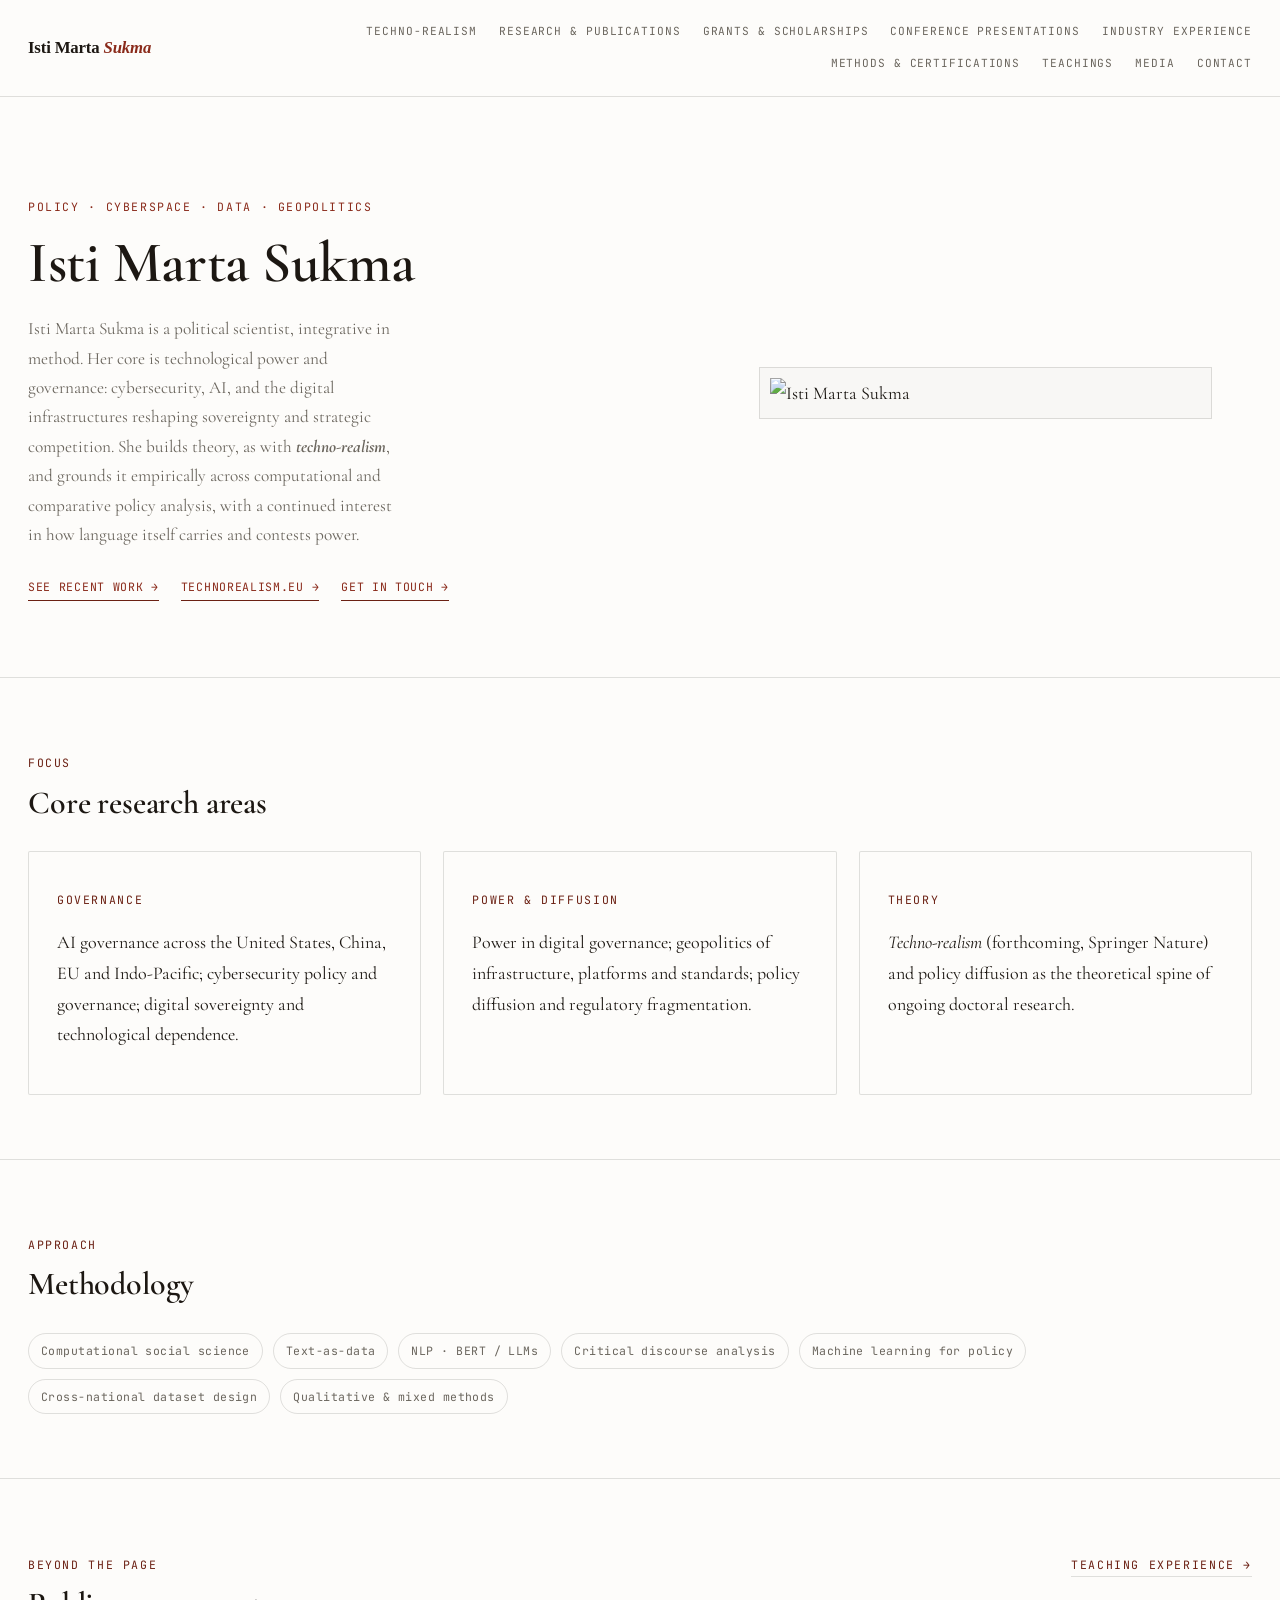
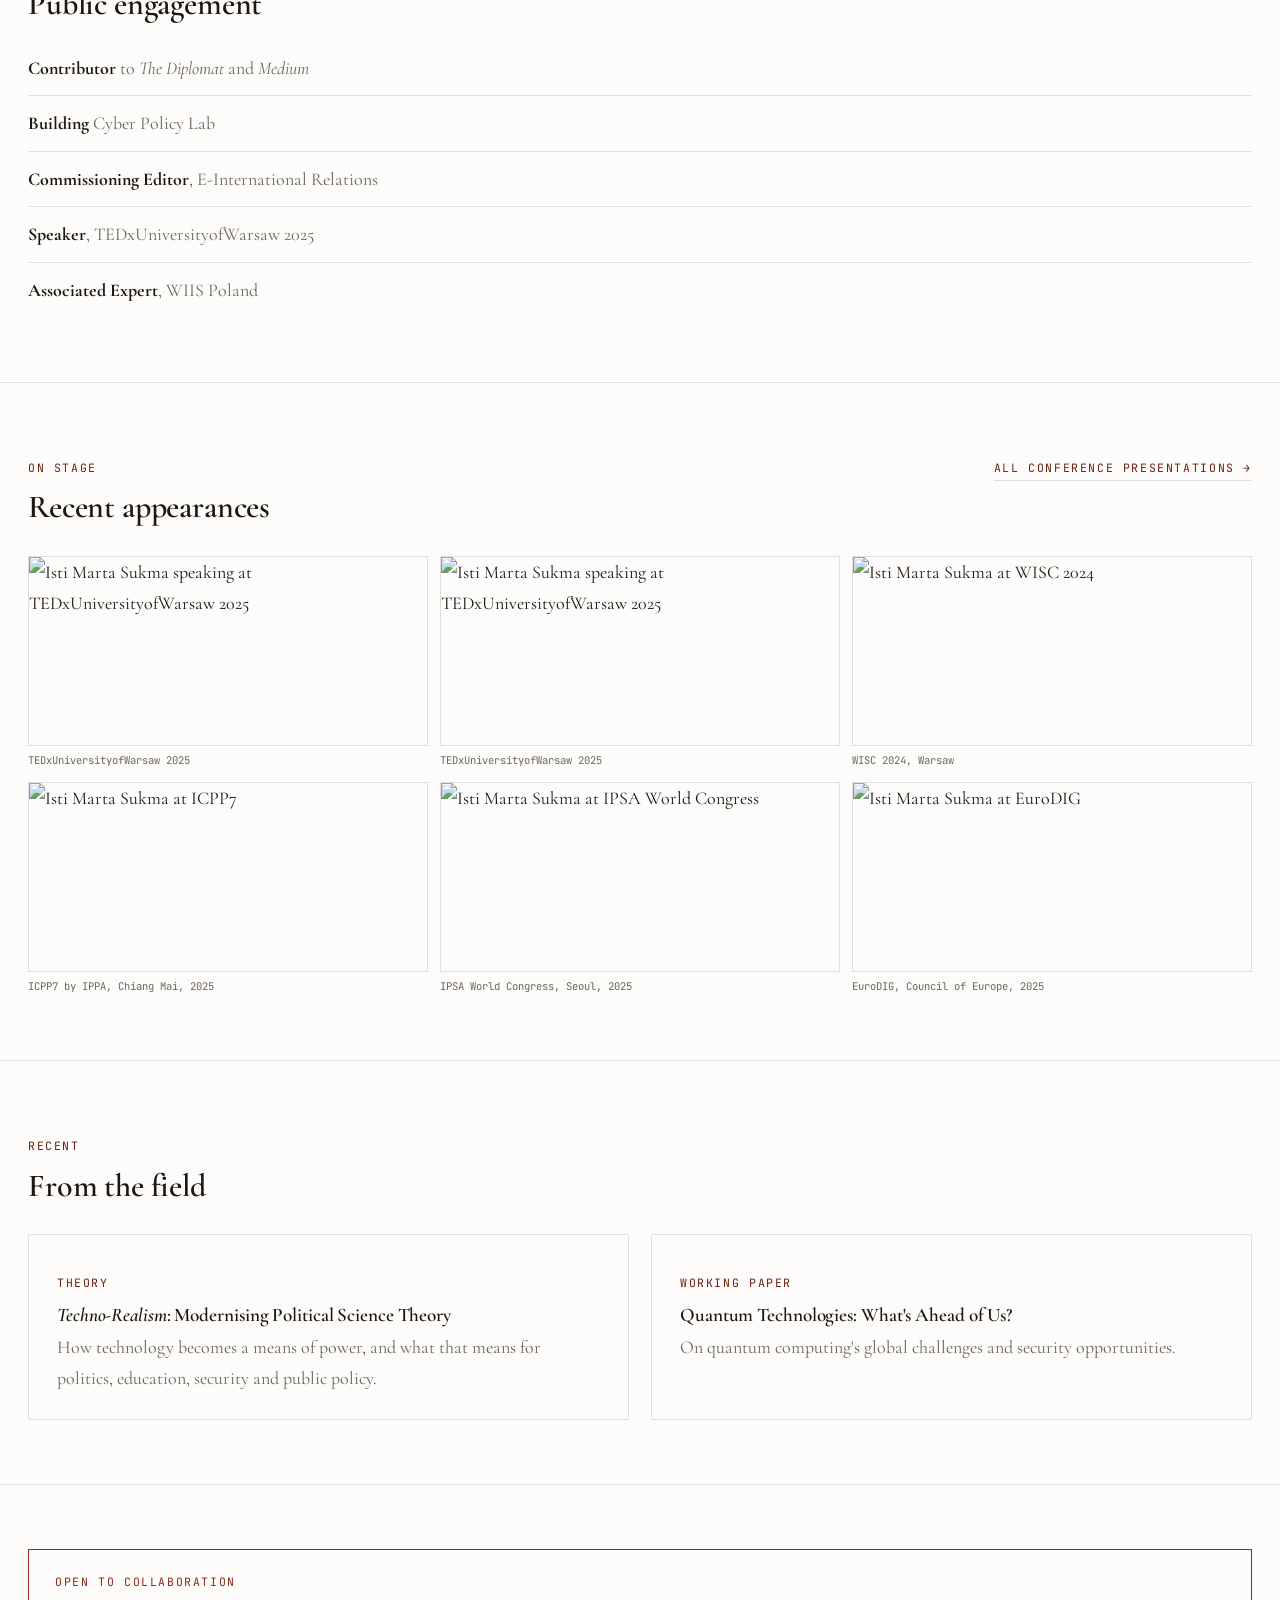
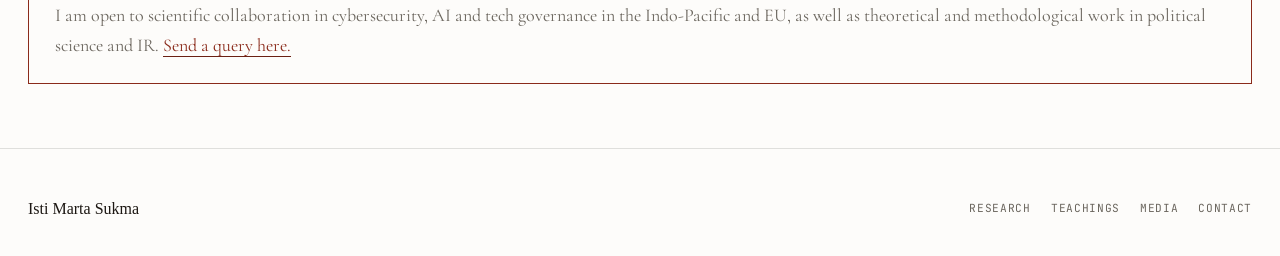
==== commit ceab8836: "Add files via upload" ====
--- a/index.html
+++ b/index.html
@@ -72,7 +72,6 @@
       <a href="teachings.html">Teachings</a>
       <a href="media.html">Media</a>
       <a href="contact.html">Contact</a>
-      <a href="assets/cv-isti-marta-sukma.pdf" target="_blank" rel="noopener">CV ↓</a>
     </nav>
   </div>
 </header>
@@ -82,10 +81,9 @@
     <div>
       <p class="eyebrow on-dark">Policy · Cyberspace · Data · Geopolitics</p>
       <h1>Isti Marta Sukma</h1>
-      <p class="lede">Doctoral researcher in Political Science at the University of Warsaw, working at the intersection of political theory and computational comparative policy. Developing <strong><em>techno-realism</em></strong> as a framework for understanding how power, strategic competition and governance are reshaped through technology, digital regulation and infrastructure.</p>
+      <p class="lede">Isti Marta Sukma is a political scientist, integrative in method. Her core is technological power and governance: cybersecurity, AI, and the digital infrastructures reshaping sovereignty and strategic competition. She builds theory, as with <strong><em>techno-realism</em></strong>, and grounds it empirically across computational and comparative policy analysis, with a continued interest in how language itself carries and contests power.</p>
       <div class="hero-links">
         <a href="research.html">See recent work →</a>
-        <a href="assets/cv-isti-marta-sukma.pdf" target="_blank" rel="noopener">CV →</a>
         <a href="https://technorealism.eu">technorealism.eu →</a>
         <a href="contact.html">Get in touch →</a>
       </div>
@@ -115,7 +113,7 @@
       </div>
       <div class="card">
         <p class="eyebrow">Theory</p>
-        <p><em>Techno-realism</em> (forthcoming, Springer) and policy diffusion as the theoretical spine of ongoing doctoral research.</p>
+        <p><em>Techno-realism</em> (forthcoming, Springer Nature) and policy diffusion as the theoretical spine of ongoing doctoral research.</p>
       </div>
     </div>
   </div>
@@ -171,27 +169,27 @@
     </div>
     <div class="gallery">
       <figure>
-        <img src="https://istimartasukma.com/wp-content/uploads/2025/08/tedxuniversityofwarsaw-2025_54876620395_o.jpg?w=1024" alt="Isti Marta Sukma speaking at TEDxUniversityofWarsaw 2025">
+        <img src="https://istimartasukmacom.wordpress.com/wp-content/uploads/2025/08/tedxuniversityofwarsaw-2025_54876620395_o.jpg?w=1024" alt="Isti Marta Sukma speaking at TEDxUniversityofWarsaw 2025">
         <figcaption>TEDxUniversityofWarsaw 2025</figcaption>
       </figure>
       <figure>
-        <img src="https://istimartasukma.com/wp-content/uploads/2025/08/tedxuniversityofwarsaw-2025_54875415932_l.jpg?w=1024" alt="Isti Marta Sukma speaking at TEDxUniversityofWarsaw 2025">
+        <img src="https://istimartasukmacom.wordpress.com/wp-content/uploads/2025/08/tedxuniversityofwarsaw-2025_54875415932_l.jpg?w=1024" alt="Isti Marta Sukma speaking at TEDxUniversityofWarsaw 2025">
         <figcaption>TEDxUniversityofWarsaw 2025</figcaption>
       </figure>
       <figure>
-        <img src="https://istimartasukma.com/wp-content/uploads/2024/10/its-almost-like-i-was-born-for-conferences-i-really-just-love-talking-about-my-research.-wisc-presentation-techno-realism-has-been-heard-by-far-in-three-presentations-now-its-my-caveman--5.jpg?w=1024" alt="Isti Marta Sukma at WISC 2024">
+        <img src="https://istimartasukmacom.wordpress.com/wp-content/uploads/2024/10/its-almost-like-i-was-born-for-conferences-i-really-just-love-talking-about-my-research.-wisc-presentation-techno-realism-has-been-heard-by-far-in-three-presentations-now-its-my-caveman--5.jpg?w=1024" alt="Isti Marta Sukma at WISC 2024">
         <figcaption>WISC 2024, Warsaw</figcaption>
       </figure>
       <figure>
-        <img src="https://istimartasukma.com/wp-content/uploads/2025/10/1751425751353-1.jpeg?w=768" alt="Isti Marta Sukma at ICPP7">
+        <img src="https://istimartasukmacom.wordpress.com/wp-content/uploads/2025/10/1751425751353-1.jpeg?w=768" alt="Isti Marta Sukma at ICPP7">
         <figcaption>ICPP7 by IPPA, Chiang Mai, 2025</figcaption>
       </figure>
       <figure>
-        <img src="https://istimartasukma.com/wp-content/uploads/2025/08/1752722491079-1.jpeg?w=768" alt="Isti Marta Sukma at IPSA World Congress">
+        <img src="https://istimartasukmacom.wordpress.com/wp-content/uploads/2025/08/1752722491079-1.jpeg?w=768" alt="Isti Marta Sukma at IPSA World Congress">
         <figcaption>IPSA World Congress, Seoul, 2025</figcaption>
       </figure>
       <figure>
-        <img src="https://istimartasukma.com/wp-content/uploads/2025/10/1747479787310.jpeg?w=768" alt="Isti Marta Sukma at EuroDIG">
+        <img src="https://istimartasukmacom.wordpress.com/wp-content/uploads/2025/10/1747479787310.jpeg?w=768" alt="Isti Marta Sukma at EuroDIG">
         <figcaption>EuroDIG, Council of Europe, 2025</figcaption>
       </figure>
     </div>
--- a/assets/style.css
+++ b/assets/style.css
@@ -17,7 +17,7 @@
   --brass: #b5551f;
   --rule: rgba(28,23,18,0.13);
   --radius: 2px;
-  --max: 1080px;
+  --max: 1320px;
 }
 
 *, *::before, *::after{ box-sizing: border-box; }
@@ -40,20 +40,23 @@
   margin: 0;
   background: var(--paper);
   color: var(--text-dark);
-  font-family: 'Public Sans', -apple-system, BlinkMacSystemFont, sans-serif;
-  font-size: 16px;
-  line-height: 1.6;
+  font-family: 'Cormorant Garamond', Georgia, serif;
+  font-size: 18px;
+  line-height: 1.7;
   -webkit-font-smoothing: antialiased;
 }
 
 h1, h2, h3, h4{
   font-family: 'Cormorant Garamond', Georgia, serif;
-  font-weight: 500;
+  font-weight: 600;
   line-height: 1.15;
   margin: 0;
   letter-spacing: -0.005em;
   color: var(--text-dark);
 }
+
+h3{ font-size: 1.35rem; }
+h4{ font-size: 1.15rem; }
 
 h1 em, h2 em, h3 em{ font-style: italic; }
 
@@ -312,7 +315,7 @@
   padding-top: 2px;
 }
 
-.entry h3{ font-size: 1.18rem; margin-bottom: 6px; }
+.entry h3{ font-size: 1.4rem; margin-bottom: 6px; }
 .entry .tag{
   font-family: 'JetBrains Mono', monospace;
   font-size: 0.68rem;
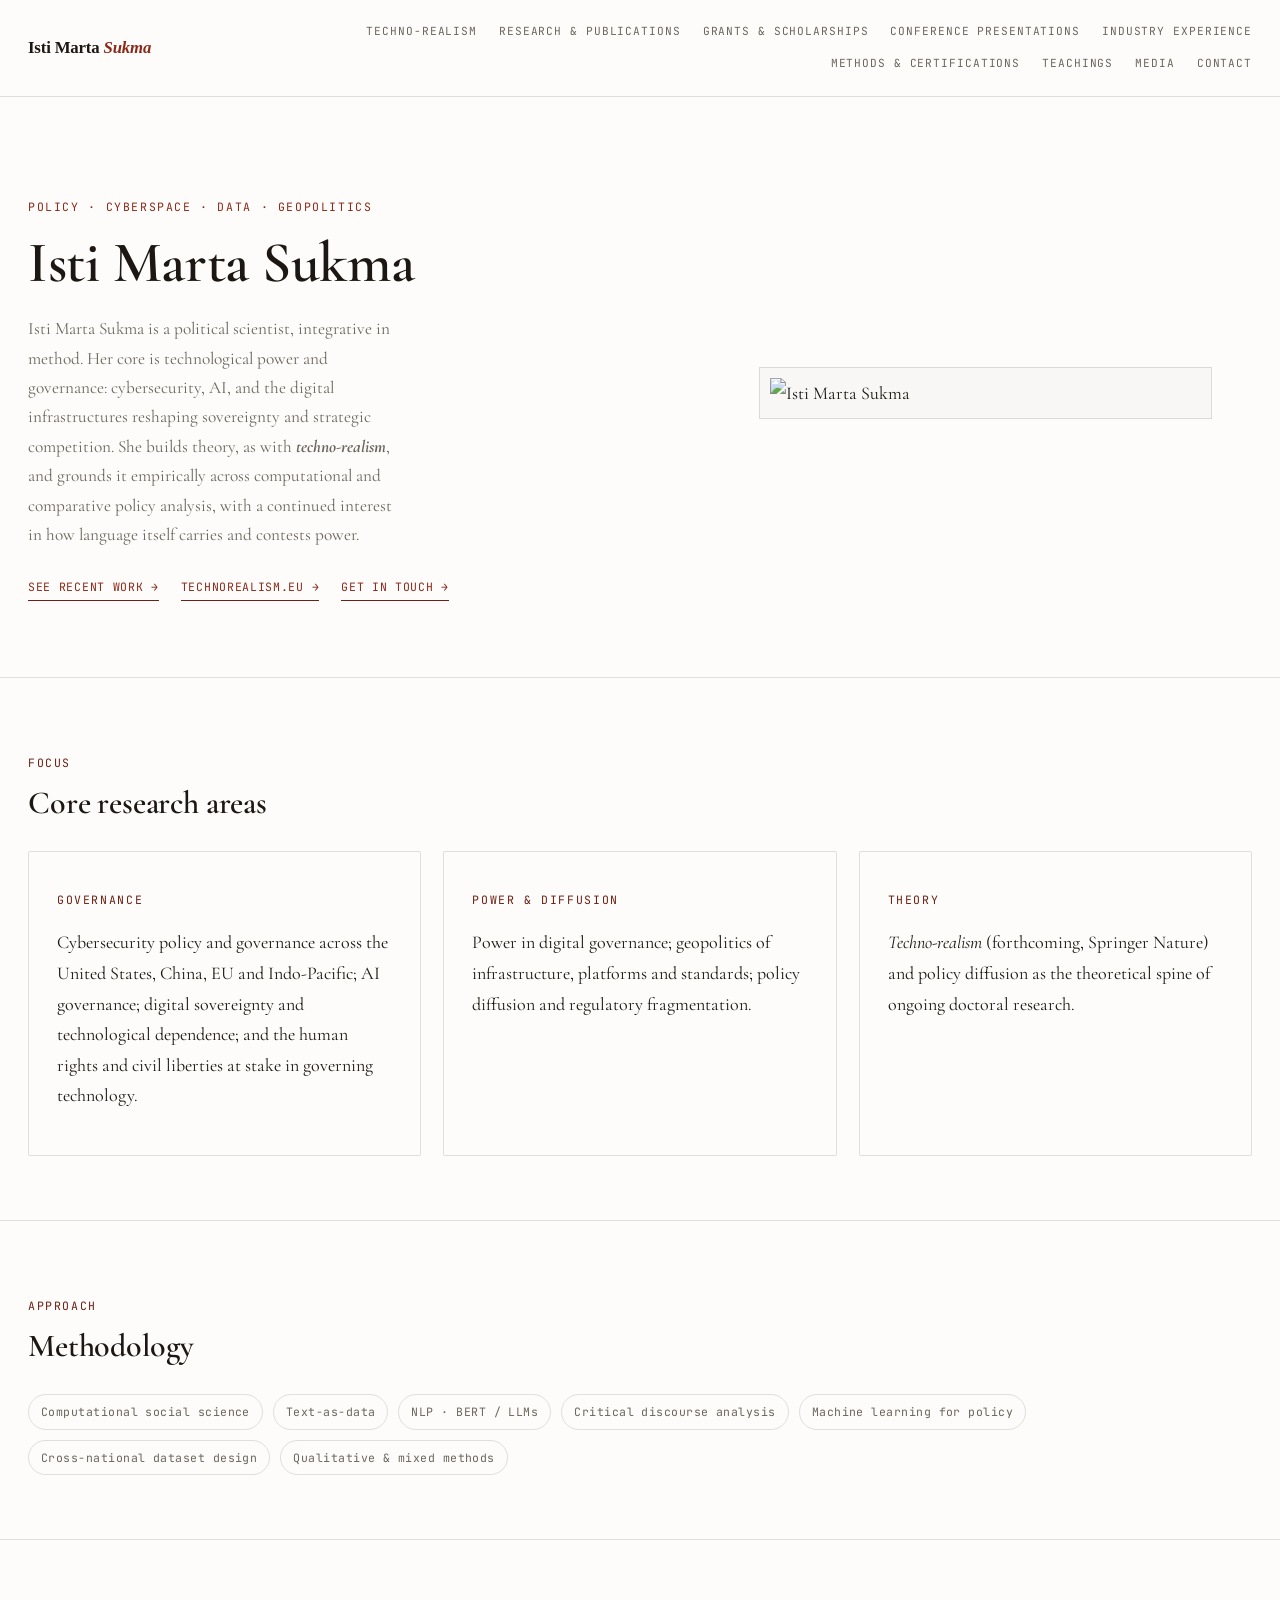
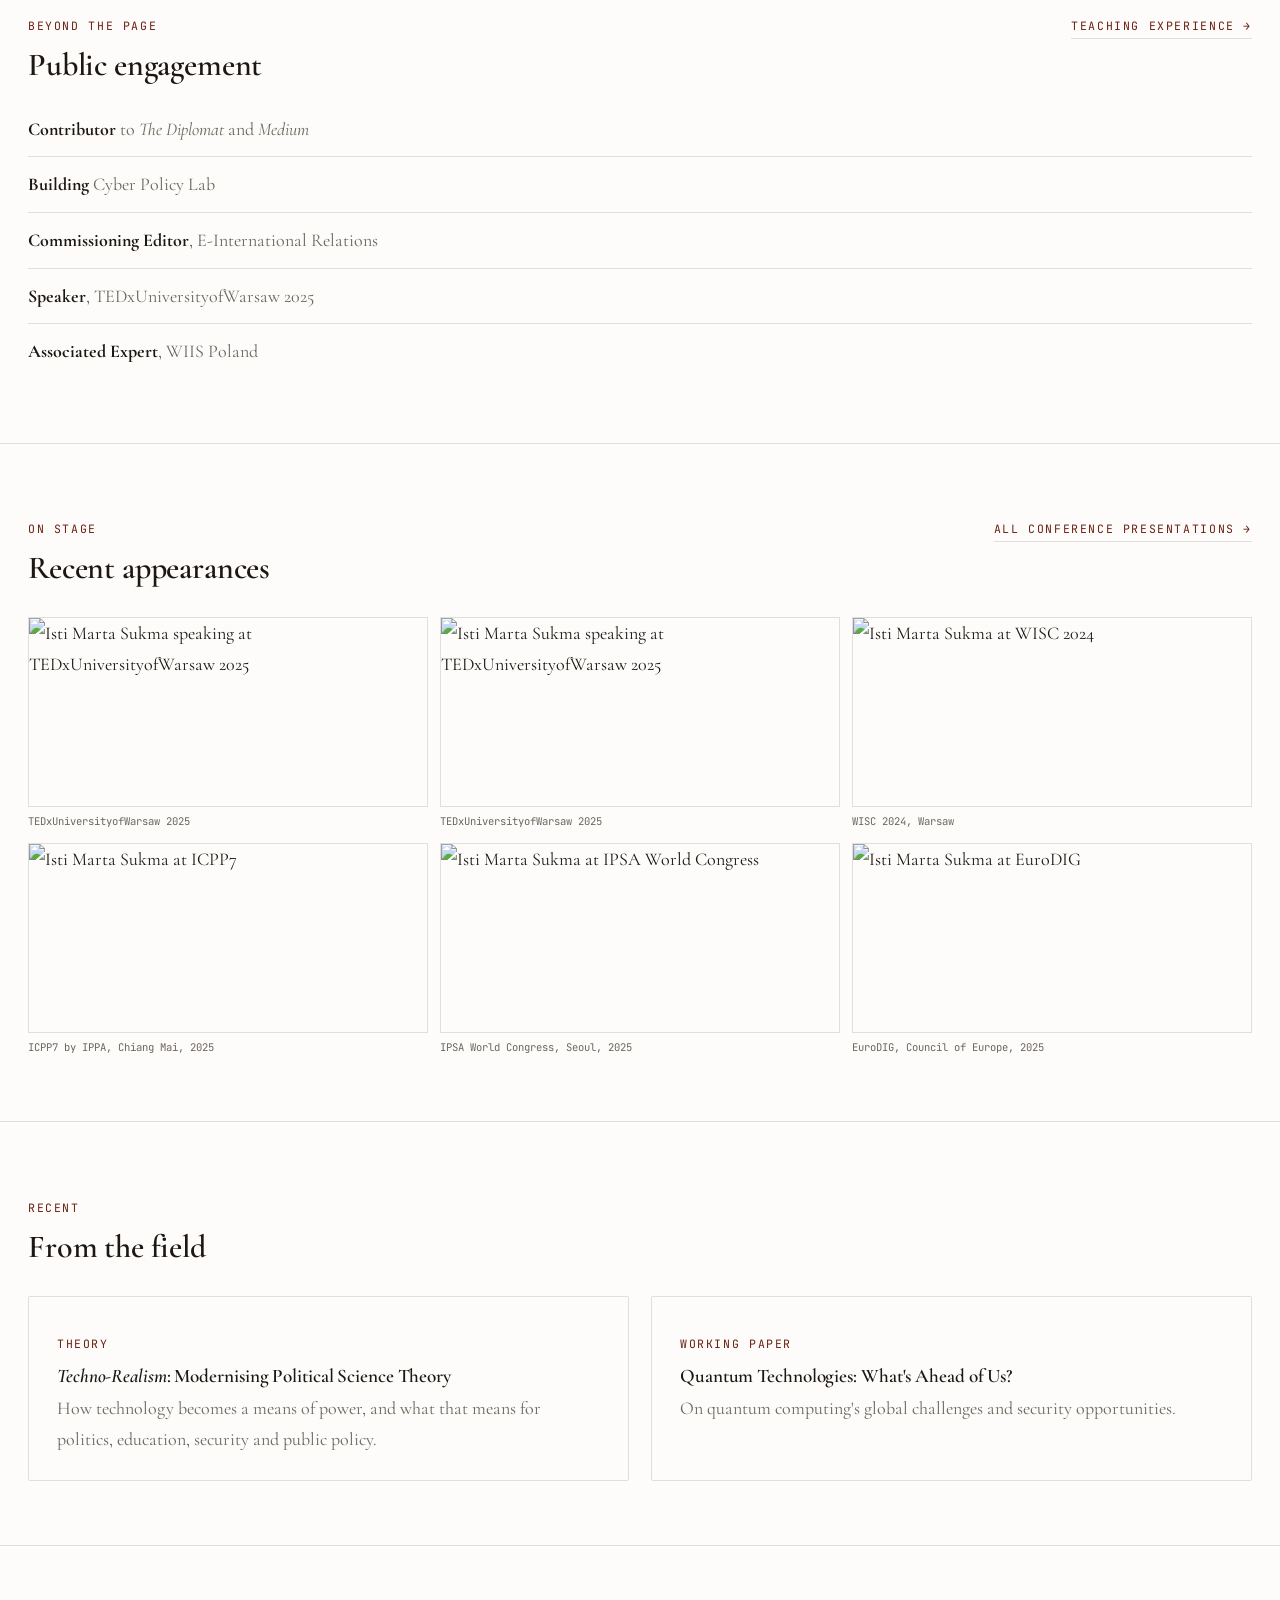
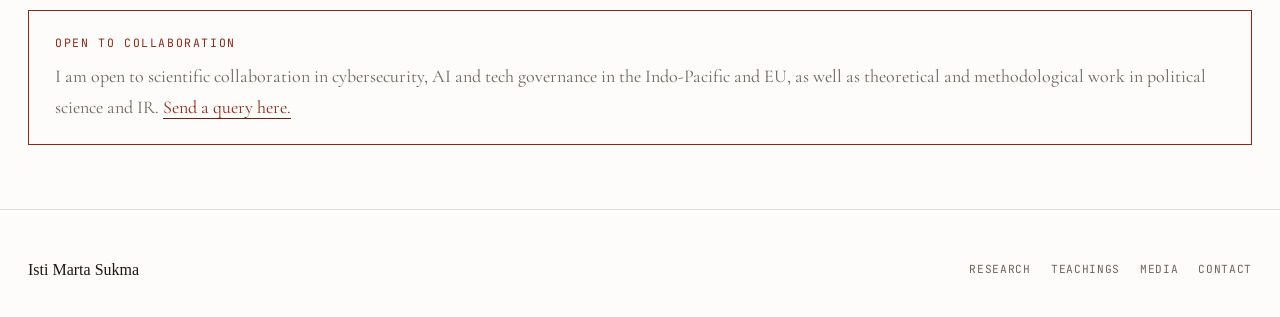
==== commit 50917c42: "Add files via upload" ====
--- a/index.html
+++ b/index.html
@@ -105,7 +105,7 @@
     <div class="grid cols-3">
       <div class="card">
         <p class="eyebrow">Governance</p>
-        <p>AI governance across the United States, China, EU and Indo-Pacific; cybersecurity policy and governance; digital sovereignty and technological dependence.</p>
+        <p>Cybersecurity policy and governance across the United States, China, EU and Indo-Pacific; AI governance; digital sovereignty and technological dependence; and the human rights and civil liberties at stake in governing technology.</p>
       </div>
       <div class="card">
         <p class="eyebrow">Power &amp; diffusion</p>
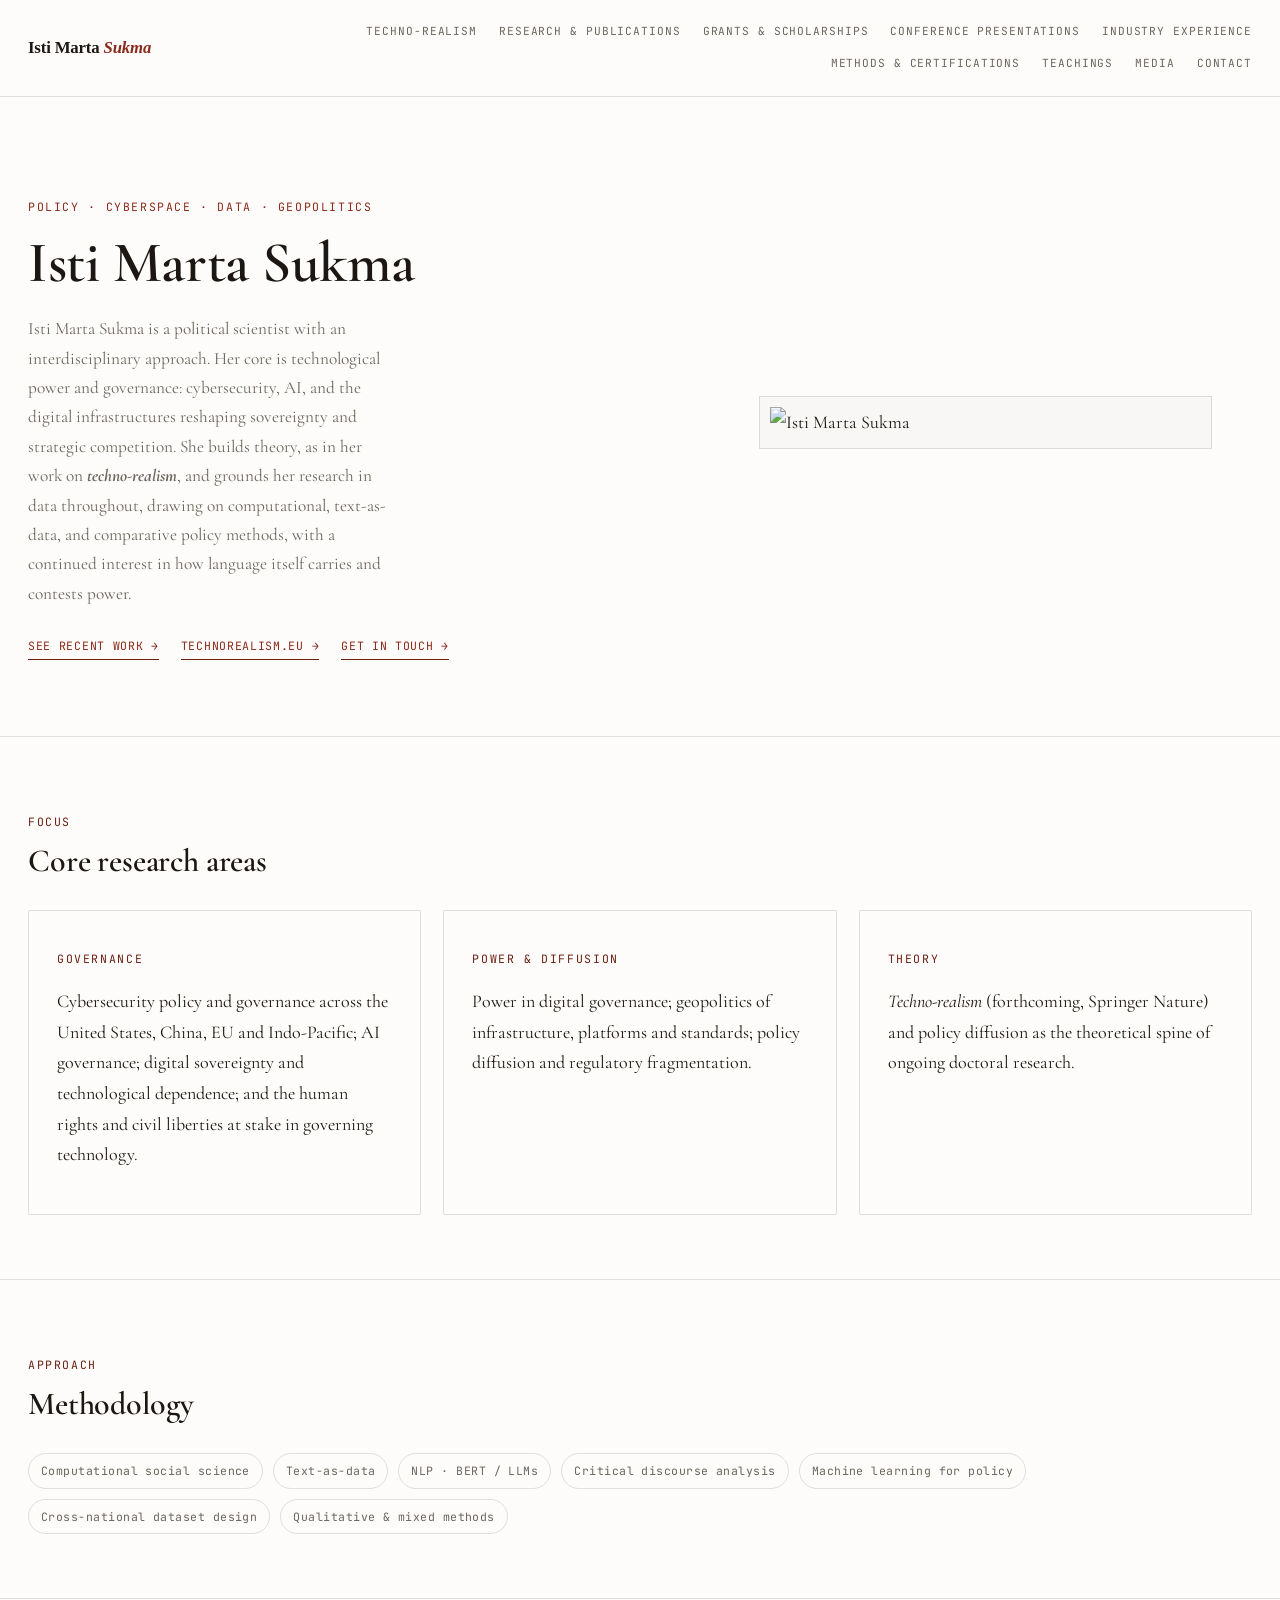
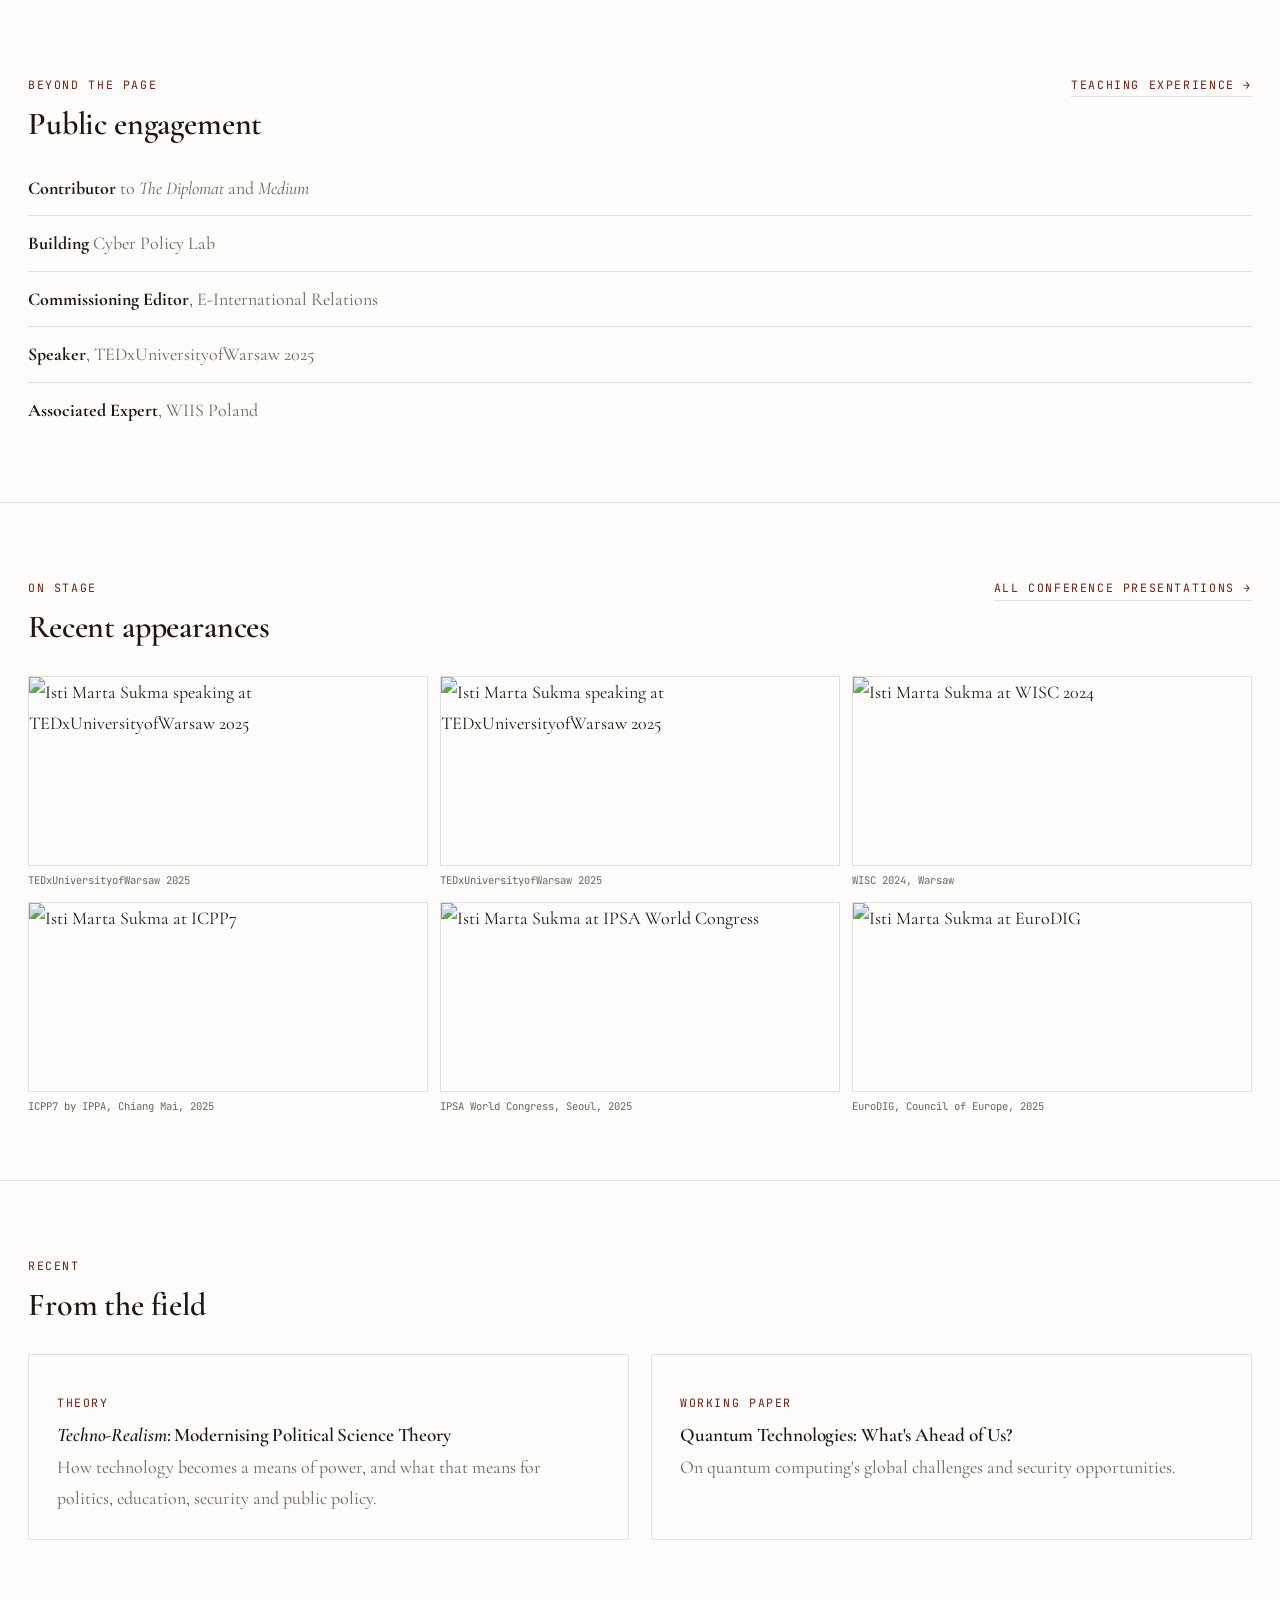
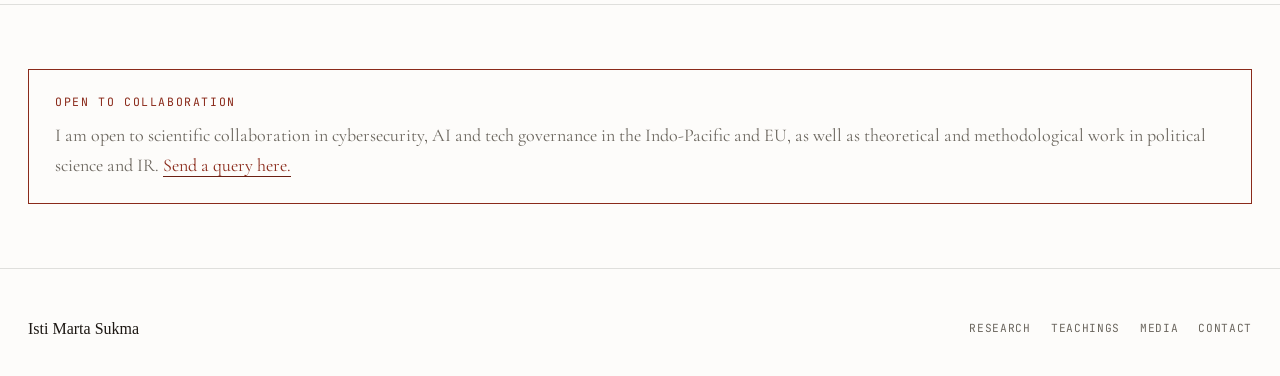
==== commit c6b8738c: "Add files via upload" ====
--- a/index.html
+++ b/index.html
@@ -81,7 +81,7 @@
     <div>
       <p class="eyebrow on-dark">Policy · Cyberspace · Data · Geopolitics</p>
       <h1>Isti Marta Sukma</h1>
-      <p class="lede">Isti Marta Sukma is a political scientist, integrative in method. Her core is technological power and governance: cybersecurity, AI, and the digital infrastructures reshaping sovereignty and strategic competition. She builds theory, as with <strong><em>techno-realism</em></strong>, and grounds it empirically across computational and comparative policy analysis, with a continued interest in how language itself carries and contests power.</p>
+      <p class="lede">Isti Marta Sukma is a political scientist with an interdisciplinary approach. Her core is technological power and governance: cybersecurity, AI, and the digital infrastructures reshaping sovereignty and strategic competition. She builds theory, as in her work on <strong><em>techno-realism</em></strong>, and grounds her research in data throughout, drawing on computational, text-as-data, and comparative policy methods, with a continued interest in how language itself carries and contests power.</p>
       <div class="hero-links">
         <a href="research.html">See recent work →</a>
         <a href="https://technorealism.eu">technorealism.eu →</a>
